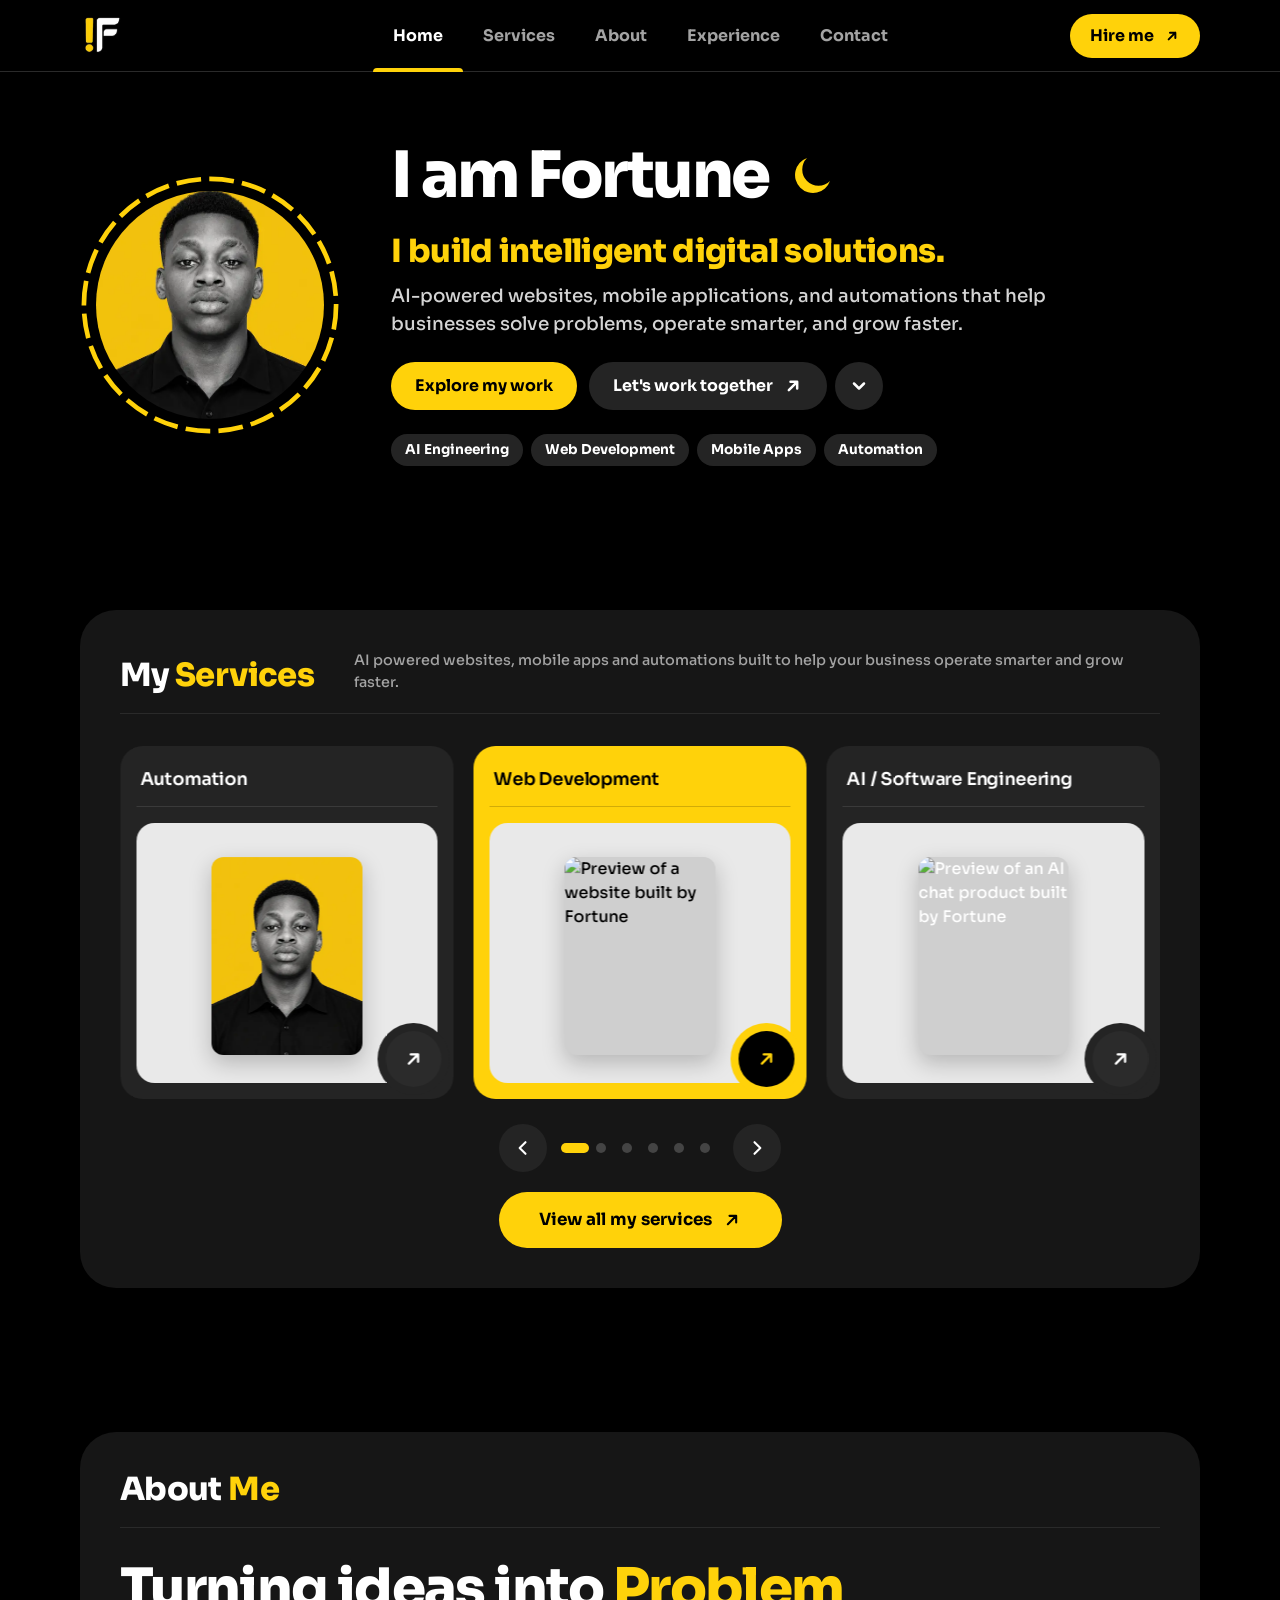
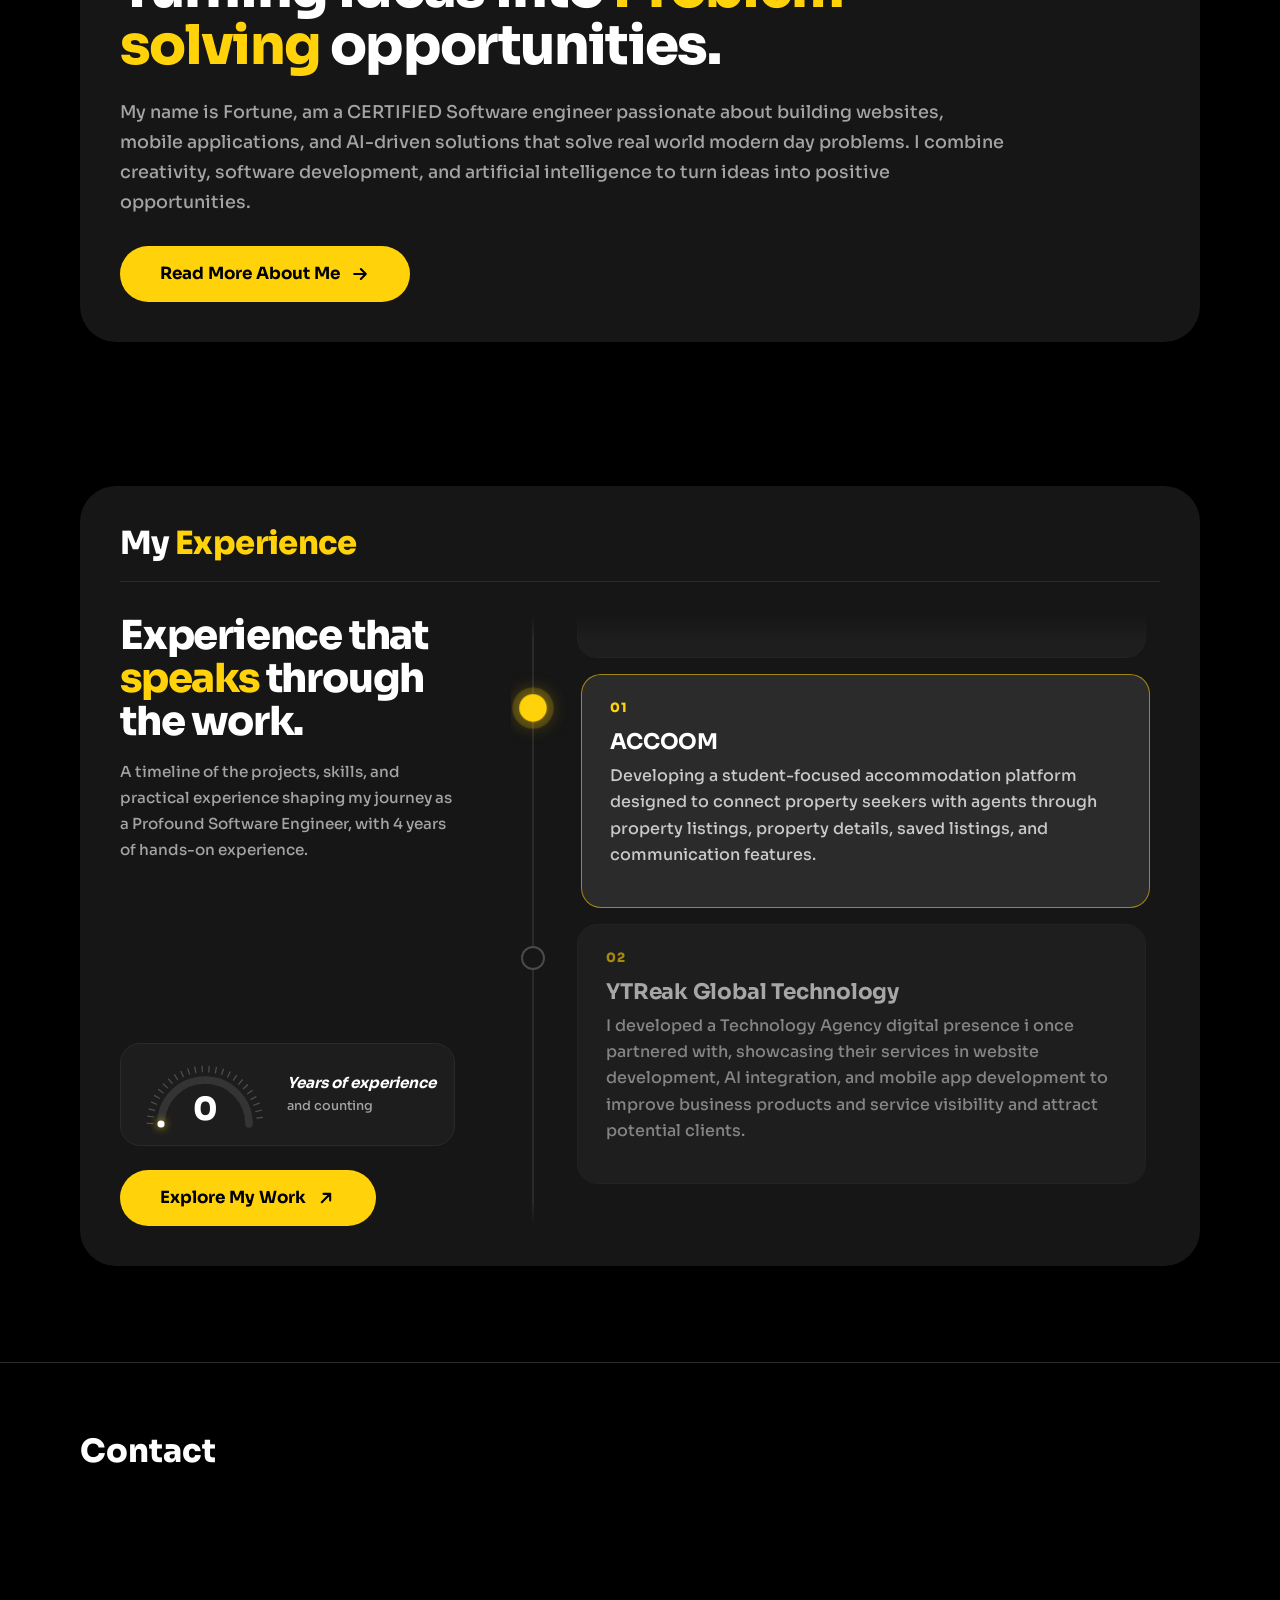
==== index.html @ ae85f994 "new change" ====
<!doctype html>
<html lang="en">
<head>
  <meta charset="utf-8">
  <meta name="viewport" content="width=device-width, initial-scale=1, viewport-fit=cover">
  <title>!Fortune | Builds AI-powered websites and software</title>
  <meta name="description" content="Portfolio of !Fortune. I build AI-powered websites and software that help businesses scale, reach more people and get more leads.">
  <meta name="theme-color" content="#000000">

  <!-- FAVICON (replace file). alt: the "!F" mark, yellow exclamation + white F on black, square 512x512 -->
  <link rel="icon" href="/assets/icons/favicon.png" type="image/png">
  <link rel="apple-touch-icon" href="/assets/icons/apple-touch-icon.png">

  <link rel="preconnect" href="https://fonts.googleapis.com">
  <link rel="preconnect" href="https://fonts.gstatic.com" crossorigin>
  <link rel="stylesheet" href="https://fonts.googleapis.com/css2?family=Sora:wght@500;600;700;800&display=swap">

  <link rel="stylesheet" href="/css/base.css">
  <link rel="stylesheet" href="/css/header.css">
  <link rel="stylesheet" href="/css/hero.css">
  <link rel="stylesheet" href="/css/dropdown.css">
  <link rel="stylesheet" href="/css/services.css">
  <link rel="stylesheet" href="/css/about.css">
  <link rel="stylesheet" href="/css/experience.css">

  <link rel="modulepreload" href="/js/main.js">
  <link rel="modulepreload" href="/js/components/header.js">
  <link rel="modulepreload" href="/js/components/dropdown.js">
  <link rel="modulepreload" href="/js/navigation.js">
  <link rel="modulepreload" href="/js/services.js">
  <link rel="preload" as="image" href="/assets/images/fortune-portrait.webp">
  <link rel="preload" as="image" href="/assets/images/logo-if.webp">

  <script type="module" src="/js/main.js"></script>
</head>
<body data-page="landing">

  <div class="loader" id="loader" aria-hidden="true">
    <div class="loader__mark"><span>!</span>F</div>
    <div class="loader__bar"></div>
  </div>

  <!-- Reusable header mounts here (js/components/header.js) -->
  <div id="site-header"></div>

  <main>
    <section class="hero" id="home" aria-labelledby="hero-name">
      <div class="container hero__grid">

        <div class="avatar">
          <svg class="avatar__ring" viewBox="0 0 100 100" aria-hidden="true">
            <circle cx="50" cy="50" r="48.5" pathLength="96"/>
          </svg>
          <img class="avatar__img" src="/assets/images/fortune-portrait.webp"
               alt="Fortune, black and white portrait on a yellow background"
               width="400" height="400" fetchpriority="high">
        </div>

        <div class="hero__info">

          <h1 class="hero__name" id="hero-name">
            I am Fortune
            <svg class="hero__moon" viewBox="0 0 24 24" fill="currentColor" aria-hidden="true"><path d="M21 14.5A9 9 0 1 1 9.5 3a7 7 0 0 0 11.5 11.5z"/></svg>
          </h1>

          <p class="hero__headline">I build intelligent digital solutions.</p>
          <p class="hero__bio">AI-powered websites, mobile applications, and automations that help businesses solve problems, operate smarter, and grow faster.</p>

          <div class="hero__actions">
            <a class="btn btn--primary" href="#services">Explore my work</a>

            <div class="btn-group">
              <a class="btn btn--dark" href="#contact">
                Let's work together
                <svg viewBox="0 0 24 24" fill="none" stroke="currentColor" stroke-width="3" stroke-linecap="round" stroke-linejoin="round" aria-hidden="true"><path d="M7 17 17 7M9 7h8v8"/></svg>
              </a>

              <!-- Reusable dropdown (js/components/dropdown.js) -->
              <div class="dropdown" data-dropdown>
                <button class="btn btn--icon dropdown__trigger" type="button" data-dropdown-trigger aria-haspopup="menu" aria-expanded="false" aria-label="More options">
                  <svg viewBox="0 0 24 24" fill="none" stroke="currentColor" stroke-width="3" stroke-linecap="round" stroke-linejoin="round" aria-hidden="true"><path d="m6 9 6 6 6-6"/></svg>
                </button>

                <div class="dropdown__menu" role="menu" aria-label="More options">
                  <div class="dropdown__label" role="presentation">Share</div>
                  <button class="dropdown__item" role="menuitem" type="button" data-action="share">
                    <svg viewBox="0 0 24 24" fill="none" stroke="currentColor" stroke-width="2.2" stroke-linecap="round" stroke-linejoin="round" aria-hidden="true"><path d="M4 12v7a1 1 0 0 0 1 1h14a1 1 0 0 0 1-1v-7M16 6l-4-4-4 4M12 2v13"/></svg>
                    <span>Share portfolio</span>
                  </button>
                  <button class="dropdown__item" role="menuitem" type="button" data-action="copy" data-keep-open="1">
                    <svg viewBox="0 0 24 24" fill="none" stroke="currentColor" stroke-width="2.2" stroke-linecap="round" stroke-linejoin="round" aria-hidden="true"><rect x="9" y="9" width="12" height="12" rx="2"/><path d="M5 15H4a1 1 0 0 1-1-1V4a1 1 0 0 1 1-1h10a1 1 0 0 1 1 1v1"/></svg>
                    <span>Copy link</span>
                  </button>

                  <div class="dropdown__sep" role="separator"></div>

                  <div class="dropdown__label" role="presentation">Get in touch</div>
                  <a class="dropdown__item" role="menuitem" href="#contact">
                    <svg viewBox="0 0 24 24" fill="none" stroke="currentColor" stroke-width="2.2" stroke-linecap="round" stroke-linejoin="round" aria-hidden="true"><path d="M21 15a2 2 0 0 1-2 2H7l-4 4V5a2 2 0 0 1 2-2h14a2 2 0 0 1 2 2z"/></svg>
                    <span>Contact section</span>
                  </a>
                  <a class="dropdown__item" role="menuitem" href="mailto:hello@example.com">
                    <svg viewBox="0 0 24 24" fill="none" stroke="currentColor" stroke-width="2.2" stroke-linecap="round" stroke-linejoin="round" aria-hidden="true"><rect x="3" y="5" width="18" height="14" rx="2"/><path d="m3 7 9 6 9-6"/></svg>
                    <span>Send an email</span>
                  </a>
                  <a class="dropdown__item" role="menuitem" href="https://wa.me/2340000000000" target="_blank" rel="noopener">
                    <svg viewBox="0 0 24 24" fill="none" stroke="currentColor" stroke-width="2.2" stroke-linecap="round" stroke-linejoin="round" aria-hidden="true"><path d="M3 21l1.65-4.9A8.5 8.5 0 1 1 8 19.4z"/></svg>
                    <span>WhatsApp</span>
                  </a>
                </div>
              </div>
            </div>
          </div>

          <ul class="tags">
            <li class="tag">AI Engineering</li>
            <li class="tag">Web Development</li>
            <li class="tag">Mobile Apps</li>
            <li class="tag">Automation</li>
          </ul>
        </div>

      </div>
    </section>

    <section class="services" id="services" aria-labelledby="services-title">
      <div class="container">
        <div class="services__panel">

          <div class="services__head">
            <h2 class="services__title" id="services-title">My <span>Services</span></h2>
            <p class="services__intro">AI powered websites, mobile apps and automations built to help your business operate smarter and grow faster.</p>
          </div>

          <div class="carousel" data-carousel aria-roledescription="carousel" aria-label="Services">
            <div class="carousel__viewport">
              <ul class="carousel__track">

                <li class="svc">
                  <h3 class="svc__label">Web Development</h3>
                  <div class="svc__stage">
                    <img class="svc__img" src="/assets/images/services.images/web.png" alt="Preview of a website built by Fortune" width="480" height="300" loading="lazy" draggable="false">
                    <button class="svc__go" type="button" aria-label="Explore Web Development">
                      <svg viewBox="0 0 24 24" fill="none" stroke="currentColor" stroke-width="2.5" stroke-linecap="round" stroke-linejoin="round" aria-hidden="true"><path d="M7 17 17 7M9 7h8v8"/></svg>
                    </button>
                  </div>
                </li>

                <li class="svc">
                  <h3 class="svc__label">AI / Software Engineering</h3>
                  <div class="svc__stage">
                    <img class="svc__img" src="/assets/images/services.images/ai.png" alt="Preview of an AI chat product built by Fortune" width="480" height="300" loading="lazy" draggable="false">
                    <button class="svc__go" type="button" aria-label="Explore AI Engineering">
                      <svg viewBox="0 0 24 24" fill="none" stroke="currentColor" stroke-width="2.5" stroke-linecap="round" stroke-linejoin="round" aria-hidden="true"><path d="M7 17 17 7M9 7h8v8"/></svg>
                    </button>
                  </div>
                </li>

                <li class="svc">
                  <h3 class="svc__label">Mobile App Development</h3>
                  <div class="svc__stage">
                    <img class="svc__img" src="/assets/images/services.images/mobile.png" alt="Preview of a mobile app built by Fortune" width="480" height="300" loading="lazy" draggable="false">
                    <button class="svc__go" type="button" aria-label="Explore Mobile Apps">
                      <svg viewBox="0 0 24 24" fill="none" stroke="currentColor" stroke-width="2.5" stroke-linecap="round" stroke-linejoin="round" aria-hidden="true"><path d="M7 17 17 7M9 7h8v8"/></svg>
                    </button>
                  </div>
                </li>

                <li class="svc">
                  <h3 class="svc__label">UI/UX</h3>
                  <div class="svc__stage">
                    <img class="svc__img" src="/assets/images/services.images/mobile.png" alt="Preview of a mobile app built by Fortune" width="480" height="300" loading="lazy" draggable="false">
                    <button class="svc__go" type="button" aria-label="Explore Mobile Apps">
                      <svg viewBox="0 0 24 24" fill="none" stroke="currentColor" stroke-width="2.5" stroke-linecap="round" stroke-linejoin="round" aria-hidden="true"><path d="M7 17 17 7M9 7h8v8"/></svg>
                    </button>
                  </div>
                </li>

                <li class="svc">
                  <h3 class="svc__label">Video Editing</h3>
                  <div class="svc__stage">
                    <img class="svc__img" src="/assets/images/fortune-portrait.webp" alt="Preview of a mobile app built by Fortune" width="480" height="300" loading="lazy" draggable="false">
                    <img class="svc__img" src="/assets/images/fortune-portrait.webp" alt="Preview of a mobile app built by Fortune" width="480" height="300" loading="lazy" draggable="false">
                    <img class="svc__img" src="/assets/images/logo-if.webp" alt="Preview of a mobile app built by Fortune" width="480" height="300" loading="lazy" draggable="false">

                    <button class="svc__go" type="button" aria-label="Explore Video Editing     ">
                      <svg viewBox="0 0 24 24" fill="none" stroke="currentColor" stroke-width="2.5" stroke-linecap="round" stroke-linejoin="round" aria-hidden="true"><path d="M7 17 17 7M9 7h8v8"/></svg>
                    </button>
                  </div>
                </li>

                <li class="svc">
                  <h3 class="svc__label">Automation</h3>
                  <div class="svc__stage">
                    <img class="svc__img" src="/assets/images/fortune-portrait.webp" alt="Preview of an automation workflow built by Fortune" width="480" height="300" loading="lazy" draggable="false">
                    <button class="svc__go" type="button" aria-label="Explore Automation">
                      <svg viewBox="0 0 24 24" fill="none" stroke="currentColor" stroke-width="2.5" stroke-linecap="round" stroke-linejoin="round" aria-hidden="true"><path d="M7 17 17 7M9 7h8v8"/></svg>
                    </button>
                  </div>
                </li>

              </ul>
            </div>

            <div class="carousel__controls">
              <button class="carousel__arrow" type="button" data-prev aria-label="Previous service">
                <svg viewBox="0 0 24 24" fill="none" stroke="currentColor" stroke-width="2.5" stroke-linecap="round" stroke-linejoin="round" aria-hidden="true"><path d="M15 5 8 12l7 7"/></svg>
              </button>
              <div class="carousel__dots" role="group" aria-label="Choose a service"></div>
              <button class="carousel__arrow" type="button" data-next aria-label="Next service">
                <svg viewBox="0 0 24 24" fill="none" stroke="currentColor" stroke-width="2.5" stroke-linecap="round" stroke-linejoin="round" aria-hidden="true"><path d="m9 5 7 7-7 7"/></svg>
              </button>
            </div>
          </div>

          <div class="services__foot">
            <button class="btn btn--primary btn--lg" type="button">
              View all my services
              <svg viewBox="0 0 24 24" fill="none" stroke="currentColor" stroke-width="2.5" stroke-linecap="round" stroke-linejoin="round" aria-hidden="true"><path d="M7 17 17 7M9 7h8v8"/></svg>
            </button>
          </div>

        </div>
      </div>
    </section>
    <section class="about" id="about" aria-labelledby="about-title">
      <div class="container">
        <div class="about__panel">

          <div class="about__head">
            <h2 class="about__title" id="about-title">About <span>Me</span></h2>
          </div>

          <div class="about__body">
            <p class="about__headline">Turning ideas into <span>Problem solving </span>opportunities.</p>
            <p class="about__text">My name is Fortune, am a CERTIFIED Software engineer passionate about building websites, mobile applications, and AI-driven solutions that solve real world modern day problems. I combine creativity, software development, and artificial intelligence to turn ideas into positive opportunities.</p>

            <a class="btn btn--primary btn--lg" href="/about.html">
              Read More About Me
              <svg viewBox="0 0 24 24" fill="none" stroke="currentColor" stroke-width="2.5" stroke-linecap="round" stroke-linejoin="round" aria-hidden="true"><path d="M5 12h14M13 6l6 6-6 6"/></svg>
            </a>
          </div>

        </div>
      </div>
    </section>
    <section class="xp" id="experience" aria-labelledby="xp-title">
      <div class="container">
        <div class="xp__shell">

          <div class="xp__head">
            <h2 class="xp__title" id="xp-title">My <span>Experience</span></h2>
          </div>

          <div class="xp__grid">

          <aside class="xp__side">
            <div class="xp__intro">
              <p class="xp__headline">Experience that <span>speaks</span> through the work.</p>
              <p class="xp__years"><strong>4</strong> Years of Experiencee</p>
              <p class="xp__lead">A timeline of the projects, skills, and practical experience shaping my journey as a Profound Software Engineer, with 4 years of hands-on experience.</p>
            </div>
            <div class="xp__stat" data-xp-years data-since="2022-01-01" role="img" aria-label="4 years of experience">
              <div class="xp__gauge">
                <svg viewBox="0 0 120 66" aria-hidden="true">
                  <path class="xp__g-ticks" d="M10 60A50 50 0 0 1 110 60" pathLength="100"/>
                  <path class="xp__g-track" d="M20 60A40 40 0 0 1 100 60" pathLength="100"/>
                  <path class="xp__g-fill" d="M20 60A40 40 0 0 1 100 60" pathLength="100"/>
                  <circle class="xp__g-dot" r="3.2" cx="20" cy="60"/>
                </svg>
                <strong data-xp-years-num>4</strong>
              </div>
              <p class="xp__stat-text"><b>Years of experience</b><span>and counting</span></p>
            </div>
            <a class="btn btn--primary btn--lg xp__cta" href="#services">
              Explore My Work
              <svg viewBox="0 0 24 24" fill="none" stroke="currentColor" stroke-width="2.5" stroke-linecap="round" stroke-linejoin="round" aria-hidden="true"><path d="M7 17 17 7M9 7h8v8"/></svg>
            </a>
          </aside>

          <div class="xp__panel" data-xp-panel tabindex="0" role="region" aria-label="Experience timeline, scrolls automatically">
            <div class="xp__track">
              <ol class="xp__list" data-xp-list>

            <li class="xp__item">
              <button class="xp__dot" type="button" data-xp-dot aria-label="Go to experience 2 of 10: ACCOOM"></button>
              <article class="xp__card" tabindex="-1" aria-labelledby="xp-t2">
                <div class="xp__top">
                  <span class="xp__num">01</span>
                </div>
                <h3 class="xp__name" id="xp-t2">ACCOOM</h3>
                <p class="xp__desc">Developing a student-focused accommodation platform designed to connect property seekers with agents through property listings, property details, saved listings, and communication features.</p>
                <ul class="xp__skills" aria-label="Skills">

                </ul>
              </article>
            </li>
            <li class="xp__item">
              <button class="xp__dot" type="button" data-xp-dot aria-label="Go to experience 3 of 10: YTReak Global Technology"></button>
              <article class="xp__card" tabindex="-1" aria-labelledby="xp-t3">
                <div class="xp__top">
                  <span class="xp__num">02</span>

                </div>
                <h3 class="xp__name" id="xp-t3">YTReak Global Technology</h3>
                <p class="xp__desc">I developed a Technology Agency digital presence i once partnered with, showcasing their services in website development, AI integration, and mobile app development to improve business products and service visibility and attract potential clients.</p>
                <ul class="xp__skills" aria-label="Skills">

                </ul>
              </article>
            </li>
            <li class="xp__item">
              <button class="xp__dot" type="button" data-xp-dot aria-label="Go to experience 4 of 10: MM Beauty &amp; Care"></button>
              <article class="xp__card" tabindex="-1" aria-labelledby="xp-t4">
                <div class="xp__top">
                  <span class="xp__num">03</span>

                </div>
                <h3 class="xp__name" id="xp-t4">MM Beauty &amp; Care</h3>
                <p class="xp__desc">Working on an online beauty and personal-care shopping experience featuring product categories, product discovery, brand storytelling, and shopping-focused pages.</p>
                <ul class="xp__skills" aria-label="Skills">

                </ul>
              </article>
            </li>
            <li class="xp__item">
              <button class="xp__dot" type="button" data-xp-dot aria-label="Go to experience 5 of 10: NullCipher Security"></button>
              <article class="xp__card" tabindex="-1" aria-labelledby="xp-t5">
                <div class="xp__top">
                  <span class="xp__num">04</span>

                </div>
                <h3 class="xp__name" id="xp-t5">NullCipher Security</h3>
                <p class="xp__desc">Building a professional online presence for a cybersecurity brand, presenting its security services, technical expertise, and engagement pathways.</p>
                <ul class="xp__skills" aria-label="Skills">

                </ul>
              </article>
            </li>
            <li class="xp__item">
              <button class="xp__dot" type="button" data-xp-dot aria-label="Go to experience 6 of 10: Nexa Infra"></button>
              <article class="xp__card" tabindex="-1" aria-labelledby="xp-t6">
                <div class="xp__top">
                  <span class="xp__num">05</span>

                </div>
                <h3 class="xp__name" id="xp-t6">Nexa Infra</h3>
                <p class="xp__desc">Developing a digital presence for an infrastructure-focused business, organizing its brand presentation and services into a clear website experience.</p>
                <ul class="xp__skills" aria-label="Skills">

                </ul>
              </article>
            </li>
            <li class="xp__item">
              <button class="xp__dot" type="button" data-xp-dot aria-label="Go to experience 7 of 10: JAAM Power Washing"></button>
              <article class="xp__card" tabindex="-1" aria-labelledby="xp-t7">
                <div class="xp__top">
                  <span class="xp__num">06</span>

                </div>
                <h3 class="xp__name" id="xp-t7">JAAM Power Washing</h3>
                <p class="xp__desc">Creating a web presence for an exterior-cleaning business, presenting its services and helping potential customers understand how to get in touch.</p>
                <ul class="xp__skills" aria-label="Skills">

                </ul>
              </article>
            </li>
            <li class="xp__item">
              <button class="xp__dot" type="button" data-xp-dot aria-label="Go to experience 8 of 10: Business Solutions Academy"></button>
              <article class="xp__card" tabindex="-1" aria-labelledby="xp-t8">
                <div class="xp__top">
                  <span class="xp__num">07</span>

                </div>
                <h3 class="xp__name" id="xp-t8">Business Solutions Academy</h3>
                <p class="xp__desc">Building a digital experience for a coaching business, presenting educational programs, course offerings, and clear pathways for prospective clients.</p>
                <ul class="xp__skills" aria-label="Skills">

                </ul>
              </article>
            </li>
            <li class="xp__item">
              <button class="xp__dot" type="button" data-xp-dot aria-label="Go to experience 9 of 10: Blegab"></button>
              <article class="xp__card" tabindex="-1" aria-labelledby="xp-t9">
                <div class="xp__top">
                  <span class="xp__num">08</span>

                </div>
                <h3 class="xp__name" id="xp-t9">Blegab</h3>
                <p class="xp__desc">Working on an online shopping experience focused on presenting products clearly and creating a straightforward path from browsing to purchase.</p>
                <ul class="xp__skills" aria-label="Skills">

                </ul>
              </article>

              </ol>
            </div>
          </div>

          </div>
        </div>
      </div>
    </section>
    <section class="stub" id="contact"><div class="container"><h2>Contact</h2></div></section>
  </main>

</body>
</html>
---- css/base.css ----
:root {
  --bg: #000;
  --surface: #161616;
  --surface-2: #242424;
  --line: #2a2a2a;
  --text: #fff;
  --muted: #a3a3a3;
  --yellow: #ffd20a;
  --yellow-hover: #ffe04d;
  --header-h: 72px;
  --tabbar-h: 64px;
  --font: 'Sora', system-ui, -apple-system, 'Segoe UI', Roboto, sans-serif;
}

*, *::before, *::after { box-sizing: border-box; }

/* Loading screen */
.loader {
  position: fixed;
  inset: 0;
  z-index: 999;
  display: flex;
  flex-direction: column;
  align-items: center;
  justify-content: center;
  gap: 22px;
  background: #000;
  transition: opacity .4s ease, visibility .4s;
  animation: loader-failsafe 0s 6s forwards; /* if JS ever fails, it hides itself after 6s */
}
.loader.is-done { opacity: 0; visibility: hidden; pointer-events: none; }
.loader__mark {
  font-family: var(--font);
  font-size: 56px;
  font-weight: 800;
  line-height: 1;
  letter-spacing: -.04em;
  color: #fff;
  animation: loader-pulse 1.2s ease-in-out infinite;
}
.loader__mark span { color: var(--yellow); }
.loader__bar { position: relative; width: 110px; height: 3px; overflow: hidden; border-radius: 3px; background: #242424; }
.loader__bar::after {
  content: "";
  position: absolute;
  inset: 0;
  width: 40%;
  border-radius: 3px;
  background: var(--yellow);
  animation: loader-slide 1s ease-in-out infinite;
}
@keyframes loader-pulse { 50% { transform: scale(.92); opacity: .75; } }
@keyframes loader-slide { from { transform: translateX(-100%); } to { transform: translateX(250%); } }
@keyframes loader-failsafe { to { opacity: 0; visibility: hidden; pointer-events: none; } }

html {
  scroll-behavior: smooth;
  scroll-padding-top: var(--header-h);
  -webkit-text-size-adjust: 100%;
}

body {
  margin: 0;
  background: var(--bg);
  color: var(--text);
  font-family: var(--font);
  font-weight: 500;
  line-height: 1.5;
  -webkit-font-smoothing: antialiased;
}

img, svg { display: block; max-width: 100%; }

/* No blue/grey flash when tapping on touch screens */
a, button, .btn, .nav__link, .tag, .dropdown__item {
  -webkit-tap-highlight-color: transparent;
  -webkit-touch-callout: none;
}

/* Stops hidden/off-screen elements (like the closed dropdown) from causing sideways scroll */
main { overflow-x: hidden; overflow-x: clip; }
a { color: inherit; text-decoration: none; }
button { font: inherit; color: inherit; border: 0; background: none; cursor: pointer; }
ul { list-style: none; margin: 0; padding: 0; }
h1, h2, p { margin: 0; }

:focus-visible { outline: 3px solid var(--yellow); outline-offset: 3px; }

.container {
  width: 100%;
  max-width: 1200px;
  margin-inline: auto;
  padding-inline: clamp(16px, 4vw, 40px);
}

/* Buttons (sizes shrink smoothly on small screens) */
.btn {
  --btn-h: clamp(40px, 11.5vw, 48px);
  display: inline-flex;
  align-items: center;
  justify-content: center;
  gap: clamp(6px, 2vw, 10px);
  height: var(--btn-h);
  padding: 0 clamp(16px, 5vw, 24px);
  border-radius: 999px;
  font-weight: 700;
  font-size: clamp(.78rem, 3.6vw, 1rem);
  white-space: nowrap;
  transition: background-color .15s, color .15s, transform .15s;
}
.btn svg { width: clamp(16px, 4.8vw, 20px); height: clamp(16px, 4.8vw, 20px); flex: none; }
.btn:active { transform: scale(.96); }
.btn--primary { background: var(--yellow); color: #000; }
.btn--primary:hover { background: var(--yellow-hover); }
.btn--primary:focus-visible { outline-color: #fff; }
.btn--dark { background: var(--surface-2); color: #fff; }
.btn--dark:hover { background: #333; }
.btn--icon { width: var(--btn-h); padding: 0; background: var(--surface-2); }
.btn--icon:hover { background: #333; }
.btn--icon.is-done { background: var(--yellow); color: #000; }

/* Keeps a button and its dropdown arrow together on one line */
.btn-group { display: inline-flex; align-items: center; gap: clamp(6px, 2vw, 8px); }

/* Temporary section stubs */
.stub { min-height: 70vh; padding-block: 64px; border-top: 1px solid var(--line); }
.stub h2 { font-size: 2rem; font-weight: 800; }

@media (max-width: 760px) {
  body { padding-bottom: calc(var(--tabbar-h) + env(safe-area-inset-bottom, 0px) + 16px); }
  html { scroll-padding-bottom: calc(var(--tabbar-h) + 16px); }
}

@media (prefers-reduced-motion: reduce) {
  html { scroll-behavior: auto; }
  *, *::before, *::after { animation: none !important; transition: none !important; }
}
---- css/header.css ----
#site-header {
  position: sticky;
  top: 0;
  z-index: 50;
  min-height: var(--header-h);
  background: var(--bg);
}

.header {
  height: var(--header-h);
  border-bottom: 1px solid var(--line);
  background: var(--bg);
}

.header__inner {
  height: 100%;
  display: grid;
  grid-template-columns: 1fr auto 1fr;
  align-items: center;
}

.header__logo { justify-self: start; }
.header__logo { width: 44px; height: 44px; border-radius: 12px; overflow: hidden; }
.header__logo img { width: 100%; height: 100%; transform: scale(2.4); }
.header__cta { justify-self: end; height: 44px; padding: 0 20px; }
.header__cta svg { width: 16px; height: 16px; }

/* Nav + sliding bar */
.nav { position: relative; align-self: stretch; }
.nav__list { display: flex; height: 100%; }
.nav__list li { height: 100%; }

.nav__link {
  display: flex;
  align-items: center;
  height: 100%;
  padding: 0 20px;
  font-weight: 700;
  color: var(--muted);
  transition: color .2s;
}
.nav__link:hover,
.nav__link.is-active { color: #fff; }
.nav__icon { display: none; }

.nav__bar {
  position: absolute;
  left: 0;
  bottom: -1px;
  width: 0;
  height: 4px;
  background: var(--yellow);
  border-radius: 4px 4px 0 0;
  opacity: 0;
  will-change: transform, width;
}
.nav.is-ready .nav__bar {
  opacity: 1;
  transition: transform .45s cubic-bezier(.65, 0, .15, 1), width .45s cubic-bezier(.65, 0, .15, 1);
}

/* Mobile: nav becomes a solid bottom tab bar */
@media (max-width: 760px) {
  .header__inner { grid-template-columns: 1fr auto; }

  .nav {
    position: fixed;
    left: 0; right: 0; bottom: 0;
    z-index: 60;
    height: calc(var(--tabbar-h) + env(safe-area-inset-bottom, 0px));
    padding-bottom: env(safe-area-inset-bottom, 0px);
    background: var(--bg);
    border-top: 1px solid var(--line);
  }
  .nav__list { height: var(--tabbar-h); }
  .nav__list li { flex: 1; }
  .nav__link {
    flex-direction: column;
    justify-content: center;
    gap: 3px;
    width: 100%;
    padding: 0;
    font-size: .7rem;
  }
  .nav__icon { display: block; width: 22px; height: 22px; }
  .nav__bar { top: -1px; bottom: auto; border-radius: 0 0 4px 4px; }
}
---- css/hero.css ----
.hero { padding-block: clamp(32px, 6vw, 72px) clamp(48px, 8vw, 96px); }

.hero__grid {
  display: grid;
  grid-template-columns: auto 1fr;
  gap: clamp(24px, 4vw, 56px);
  align-items: center;
}

/* Avatar with rotating segmented ring */
.avatar { position: relative; width: clamp(150px, 24vw, 260px); aspect-ratio: 1; }
.avatar__ring {
  position: absolute;
  inset: 0;
  width: 100%;
  height: 100%;
  animation: ring-spin 48s linear infinite;
}
.avatar__ring circle {
  fill: none;
  stroke: var(--yellow);
  stroke-width: 1.8;
  stroke-dasharray: 3 1;
}
.avatar__img {
  position: absolute;
  inset: 6%;
  width: 88%;
  height: 88%;
  border-radius: 50%;
  object-fit: cover;
  background: var(--yellow);
}
@keyframes ring-spin { to { transform: rotate(360deg); } }

/* Info */
.status {
  display: inline-flex;
  align-items: center;
  gap: 8px;
  margin-bottom: 14px;
  padding: 6px 14px;
  border-radius: 999px;
  background: var(--surface-2);
  font-size: .85rem;
  font-weight: 700;
}
.status__dot { width: 8px; height: 8px; border-radius: 50%; background: var(--yellow); }

.hero__name {
  display: flex;
  align-items: center;
  gap: .3em;
  font-size: clamp(2.25rem, 6vw, 4rem);
  line-height: 1;
  font-weight: 800;
  letter-spacing: -.04em;
}
.hero__moon { width: .75em; height: .75em; color: var(--yellow); }
.hero__handle { margin-top: 8px; color: var(--muted); font-weight: 600; }

.hero__actions { display: flex; flex-wrap: wrap; align-items: center; gap: clamp(8px, 2.4vw, 12px); margin-top: 24px; }

.hero__headline {
  margin-top: 24px;
  font-size: clamp(1.4rem, 3vw, 2rem);
  line-height: 1.2;
  font-weight: 800;
  letter-spacing: -.02em;
  color: var(--yellow);
}

.hero__bio {
  max-width: 52ch;
  margin-top: 12px;
  font-size: clamp(1rem, 1.6vw, 1.15rem);
  font-weight: 500;
  color: #d4d4d4;
}

.hero__link {
  display: inline-flex;
  align-items: center;
  gap: 8px;
  margin-top: 12px;
  color: var(--yellow);
  font-weight: 700;
}
.hero__link svg { width: 18px; height: 18px; }
.hero__link:hover { color: var(--yellow-hover); }

.tags { display: flex; flex-wrap: wrap; gap: clamp(6px, 1.8vw, 8px); margin-top: 24px; }
.tag { padding: 6px clamp(10px, 3vw, 14px); border-radius: 999px; background: var(--surface-2); font-size: clamp(.72rem, 3.1vw, .85rem); font-weight: 700; white-space: nowrap; }

/* Mobile: everything centered, TikTok style */
@media (max-width: 760px) {
  .hero__grid { grid-template-columns: minmax(0, 1fr); justify-items: center; text-align: center; gap: 20px; }
  .hero__name { justify-content: center; }
  .hero__actions, .tags { justify-content: center; }
  .hero__bio { margin-inline: auto; }
}





/* Tags marquee: mobile / large phones only */
.tag--clone { display: none; }

@media (max-width: 760px) {
  .hero__info { width: 100%; min-width: 0; }

  .tags-wrap {
    width: 100%;
    margin-top: 50px;
    margin-bottom: 20px;
    overflow: hidden;
    -webkit-mask-image: linear-gradient(90deg, transparent, #000 8%, #000 92%, transparent);
            mask-image: linear-gradient(90deg, transparent, #000 8%, #000 92%, transparent);
  }

  .tags {
    flex-wrap: nowrap;
    justify-content: flex-start;
    width: max-content;
    margin-top: 0;
    padding-right: clamp(6px, 1.8vw, 8px); /* same as gap, keeps the loop seamless */
    animation: tags-scroll 20s linear infinite;
  }
  .tag--clone { display: block; }
  .tags-wrap:hover .tags,
  .tags-wrap:active .tags { animation-play-state: paused; }
}

@keyframes tags-scroll { to { transform: translateX(-50%); } }

/* Users who turned off motion get a plain swipeable row instead */
@media (max-width: 760px) and (prefers-reduced-motion: reduce) {
  .tags-wrap { overflow-x: auto; }
  .tag--clone { display: none; }
}
---- css/dropdown.css ----
/* Reusable dropdown. Markup: see js/components/dropdown.js */
.dropdown { position: relative; display: inline-flex; flex: none; }

.dropdown__trigger svg { transition: transform .2s ease; }
.dropdown.is-open .dropdown__trigger svg { transform: rotate(180deg); }
.dropdown.is-open .dropdown__trigger { background: var(--yellow); color: #000; }

.dropdown__menu {
  position: absolute;
  top: calc(100% + 10px);
  left: 0;
  z-index: 40;
  width: max-content;
  min-width: 220px;
  max-width: calc(100vw - 24px);
  padding: 8px;
  border: 1px solid var(--line);
  border-radius: 20px;
  background: var(--surface);
  box-shadow: 0 18px 50px rgba(0, 0, 0, .65);
  text-align: left;

  visibility: hidden;
  opacity: 0;
  pointer-events: none;
  transform: translate(var(--dx, 0px), -6px) scale(.97);
  transform-origin: top left;
  transition: opacity .15s ease, transform .15s ease, visibility 0s linear .15s;
}
.dropdown.is-open .dropdown__menu {
  visibility: visible;
  opacity: 1;
  pointer-events: auto;
  transform: translate(var(--dx, 0px), 0) scale(1);
  transition: opacity .15s ease, transform .15s ease, visibility 0s;
}
.dropdown.is-up .dropdown__menu {
  top: auto;
  bottom: calc(100% + 10px);
  transform-origin: bottom left;
  transform: translate(var(--dx, 0px), 6px) scale(.97);
}
.dropdown.is-up.is-open .dropdown__menu { transform: translate(var(--dx, 0px), 0) scale(1); }

.dropdown__label {
  padding: 8px 12px 4px;
  font-size: .7rem;
  font-weight: 700;
  letter-spacing: .08em;
  text-transform: uppercase;
  color: var(--muted);
}

.dropdown__item {
  display: flex;
  align-items: center;
  gap: 12px;
  width: 100%;
  padding: 11px 12px;
  border-radius: 12px;
  font-size: .95rem;
  font-weight: 700;
  text-align: left;
  white-space: nowrap;
  color: #fff;
  transition: background-color .12s, color .12s;
}
.dropdown__item svg { width: 18px; height: 18px; flex: none; color: var(--yellow); }
.dropdown__item:hover,
.dropdown__item:focus-visible { background: var(--surface-2); outline: 0; }
.dropdown__item:focus-visible { box-shadow: inset 0 0 0 2px var(--yellow); }
.dropdown__item.is-done { color: var(--yellow); }

.dropdown__sep { height: 1px; margin: 6px 4px; background: var(--line); }

@media (max-width: 420px) {
  .dropdown__menu { min-width: 200px; }
  .dropdown__item { padding: 10px; font-size: .9rem; }
}
---- css/services.css ----
.services { padding-block: clamp(24px, 4vw, 48px) clamp(48px, 8vw, 96px); }

/* Solid dark panel */
.services__panel {
  --pad: clamp(20px, 3.5vw, 40px);
  padding: var(--pad);
  background: var(--surface);
  border-radius: clamp(24px, 3vw, 36px);
}

.services__head {
  display: flex;
  flex-wrap: wrap;
  align-items: flex-end;
  justify-content: space-between;
  gap: 12px 40px;
  padding-bottom: 20px;
  border-bottom: 1px solid var(--line);
}
.services__title {
  font-size: clamp(1.5rem, 3vw, 2rem);
  font-weight: 800;
  letter-spacing: -.02em;
  line-height: 1.1;
}
.services__title span { color: var(--yellow); }
.services__intro { flex: 1 1 320px; max-width: 90ch; margin-left: auto; color: var(--muted); font-size: .9rem; }

/* Carousel */
.carousel { margin-top: clamp(20px, 3vw, 32px); }

.carousel__viewport {
  overflow: hidden;
  touch-action: pan-y;
  cursor: grab;
  user-select: none;
  -webkit-user-select: none;
}
.carousel.is-dragging .carousel__viewport { cursor: grabbing; }

.carousel__track {
  --gap: clamp(12px, 2vw, 20px);
  position: relative;
  display: flex;
  gap: var(--gap);
  transition: transform .6s cubic-bezier(.65, 0, .15, 1);
  will-change: transform;
}

/* Controls: arrows (desktop only) + dots */
.carousel__controls {
  display: flex;
  align-items: center;
  justify-content: center;
  gap: 16px;
  margin-top: 24px;
}
.carousel__arrow {
  display: grid;
  place-items: center;
  width: 48px;
  height: 48px;
  background: var(--surface-2);
  color: #fff;
  border-radius: 50%;
  transition: background-color .2s, color .2s, transform .15s;
}
.carousel__arrow svg { width: 20px; height: 20px; }
.carousel__arrow:hover { background: var(--yellow); color: #000; }
.carousel__arrow:active { transform: scale(.92); }

.carousel__dots { display: flex; align-items: center; gap: 2px; }
.carousel__dot { position: relative; width: 24px; height: 24px; }
.carousel__dot::after {
  content: "";
  position: absolute;
  top: 50%;
  left: 50%;
  width: 10px;
  height: 10px;
  border-radius: 999px;
  background: #444;
  transform: translate(-50%, -50%);
  transition: width .3s, background-color .3s;
}
.carousel__dot:hover::after { background: #777; }
.carousel__dot.is-active::after { width: 28px; background: var(--yellow); }

.services__foot { display: flex; justify-content: center; margin-top: 20px; }
.btn--lg { height: 56px; padding: 0 40px; font-size: 1.05rem; }

/* Cards */
.svc {
  --card: var(--surface-2);
  --card-ink: #fff;
  --line-in: #3a3a3a;
  flex: 0 0 calc((100% - 2 * var(--gap)) / 3);
  display: flex;
  flex-direction: column;
  gap: 16px;
  padding: 16px;
  background: var(--card);
  color: var(--card-ink);
  border-radius: 22px;
  transition: background-color .35s, color .35s;
}
.svc__label {
  margin: 0;
  padding: 4px 4px 14px;
  border-bottom: 1px solid var(--line-in);
  font-size: 1.1rem;
  font-weight: 600;
  letter-spacing: -.01em;
  transition: border-color .35s;
}

/* Image stage with stacked layers behind the image */
.svc__stage {
  position: relative;
  display: grid;
  place-items: center;
  height: clamp(200px, 22vw, 260px);
  background: #e9e9e9;
  border-radius: 18px;
}
.svc__stage::before,
.svc__stage::after {
  content: "";
  position: absolute;
  left: 50%;
  width: 78%;
  height: 70%;
  border-radius: 12px;
  box-shadow: 0 4px 14px rgb(0 0 0 / .12);
}
.svc__stage::before { top: 14%; transform: translateX(-50%) scale(.86); background: #d2d2d2; }
.svc__stage::after  { top: 20%; transform: translateX(-50%) scale(.93); background: #f7f7f7; }

.svc__img {
  position: relative;
  z-index: 1;
  width: 82%;
  height: auto;
  margin-top: 14%;
  border-radius: 12px;
  box-shadow: 0 8px 24px rgb(0 0 0 / .18);
  pointer-events: none;
  -webkit-user-drag: none;
  transition: transform .35s cubic-bezier(.2, .7, .2, 1);
}
.svc:hover .svc__img { transform: translateY(-6px); }

/* Arrow button, notched into the corner using a ring in the card colour */
.svc__go {
  position: absolute;
  right: -4px;
  bottom: -4px;
  z-index: 2;
  display: grid;
  place-items: center;
  width: 56px;
  height: 56px;
  background: #2b2b2b;
  color: #fff;
  border-radius: 50%;
  box-shadow: 0 0 0 8px var(--card);
  transition: background-color .2s, color .2s, box-shadow .35s, transform .15s;
}
.svc__go svg { width: 22px; height: 22px; }
.svc__go:hover { background: var(--yellow); color: #000; }
.svc__go:active { transform: scale(.92); }

/* The card in the middle is solid yellow */
.svc.is-active {
  --card: var(--yellow);
  --card-ink: #000;
  --line-in: rgb(0 0 0 / .18);
}
.svc.is-active .svc__go { background: #000; color: var(--yellow); }
.svc.is-active .svc__go:hover { background: #fff; color: #000; }

/* Tablet and mobile: one card at a time with the neighbours peeking, swipe to move, no arrows */
@media (max-width: 900px) {
  .carousel__viewport { margin-inline: calc(var(--pad) * -1); }
  .svc { flex-basis: 64%; }
  .svc__stage { height: 240px; }
  .carousel__arrow { display: none; }
}
@media (max-width: 560px) {
  .svc { flex-basis: 82%; }
  .btn--lg { width: 100%; }
}

/* Fanned image stack: any <img> inside a card fans out automatically */
.svc__stage::before,
.svc__stage::after { display: none; }

.svc__stage > .svc__img {
  position: absolute;
  bottom: 8%;
  left: 25%;
  width: 50%;
  height: 76%;
  margin: 0;
  object-fit: cover;
  border-radius: 12px;
  background: #cfcfcf;
  transform-origin: 50% 100%;
  box-shadow: 0 8px 22px rgb(0 0 0 / .22);
  transition: transform .45s cubic-bezier(.2, .7, .2, 1), filter .45s;
}
.svc__stage > .svc__img:nth-of-type(1) { z-index: 3; transform: translateY(-4%); }
.svc__stage > .svc__img:nth-of-type(2) { z-index: 2; left: 8%;  transform: rotate(-8deg); filter: brightness(.85); }
.svc__stage > .svc__img:nth-of-type(3) { z-index: 1; left: 42%; transform: rotate(8deg);  filter: brightness(.85); }
.svc__stage > .svc__img:nth-of-type(n+4) { display: none; }

/* Arrow button always stays on top of the images */
.svc__stage .svc__go { z-index: 5; }

/* Hover: the fan opens a little wider */
.svc:hover .svc__stage > .svc__img:nth-of-type(1) { transform: translateY(-7%); }
.svc:hover .svc__stage > .svc__img:nth-of-type(2) { transform: translateX(-4%) rotate(-12deg); }
.svc:hover .svc__stage > .svc__img:nth-of-type(3) { transform: translateX(4%) rotate(12deg); }
---- css/about.css ----
/* ABOUT: same panel style as Services */
.about { padding-block: clamp(24px, 4vw, 48px) clamp(48px, 8vw, 96px); }

.about__panel {
  --pad: clamp(20px, 3.5vw, 40px);
  padding: var(--pad);
  background: var(--surface);
  border-radius: clamp(24px, 3vw, 36px);
}

.about__head {
  padding-bottom: 20px;
  border-bottom: 1px solid var(--line);
}
.about__title {
  font-size: clamp(1.5rem, 3vw, 2rem);
  font-weight: 800;
  letter-spacing: -.02em;
  line-height: 1.1;
}
.about__title span { color: var(--yellow); }

.about__body {
  display: flex;
  flex-direction: column;
  align-items: flex-start;
  gap: clamp(16px, 2.5vw, 24px);
  padding-top: clamp(20px, 3vw, 32px);
}
.about__headline {
  max-width: 20ch;
  font-size: clamp(1.9rem, 4.6vw, 3.4rem);
  font-weight: 800;
  letter-spacing: -.03em;
  line-height: 1.05;
}
.about__headline span { color: var(--yellow); }

.about__text {
  max-width: 68ch;
  color: var(--muted);
  font-size: clamp(.95rem, 1.6vw, 1.1rem);
  line-height: 1.7;
}
.about__text strong { color: #fff; }
.about__text mark {
  background: none;
  color: var(--yellow);
  font-weight: 700;
}

.about .btn--lg { margin-top: 4px; }

@media (max-width: 560px) {
  .about .btn--lg { width: 100%; padding-inline: 20px; }
}
---- css/experience.css ----
/* EXPERIENCE: sidebar | timeline | cards (same panel style as Services/About) */
.xp { padding-block: clamp(24px, 4vw, 48px) clamp(48px, 8vw, 96px); }

/* Notched phones in landscape (iPhone, foldables) */
.xp .container {
  padding-left: max(clamp(16px, 4vw, 40px), env(safe-area-inset-left));
  padding-right: max(clamp(16px, 4vw, 40px), env(safe-area-inset-right));
}

.xp__shell {
  --pad: clamp(20px, 3.5vw, 40px);
  display: flex;
  flex-direction: column;
  padding: var(--pad);
  background: var(--surface);
  border-radius: clamp(24px, 3vw, 36px);
}

/* Heading: same look as "About Me" / "My Services" */
.xp__head { padding-bottom: 20px; border-bottom: 1px solid var(--line); }
.xp__title {
  font-size: clamp(1.5rem, 3vw, 2rem);
  font-weight: 800;
  letter-spacing: -.02em;
  line-height: 1.1;
}
.xp__title span { color: var(--yellow); }

.xp__grid {
  display: grid;
  flex: 1;
  min-height: 0;
  grid-template-columns: minmax(240px, 340px) minmax(0, 1fr);
  gap: clamp(24px, 4vw, 56px);
  padding-top: clamp(20px, 3vw, 32px);
}

/* Left sidebar */
.xp__side { display: flex; flex-direction: column; align-items: flex-start; gap: 24px; min-height: 0; }
.xp__headline {
  font-size: clamp(1.7rem, 3.2vw, 2.5rem);
  font-weight: 800;
  letter-spacing: -.03em;
  line-height: 1.08;
}
.xp__headline span { color: var(--yellow); }
.xp__lead { margin-top: 16px; color: var(--muted); font-size: .95rem; line-height: 1.7; }
.xp__cta { margin-top: auto; }
.xp__stat + .xp__cta { margin-top: 0; }   /* gauge + button sit together at the bottom */

/* "4 years" plain text: phones only (tablet + desktop show the gauge instead) */
.xp__years { display: none; }

/* Years of experience gauge: tablet + desktop */
.xp__stat { display: none; }
@media (min-width: 720px) {
  .xp__side > * { flex-shrink: 0; }
  .xp__stat {
    display: flex; align-items: center; gap: 16px; margin-top: auto;
    padding: 14px 18px; border: 1px solid var(--line); border-radius: 20px;
    background: rgb(255 255 255 / .03);
  }
  .xp__gauge { position: relative; width: 132px; flex: none; }
  .xp__gauge svg { display: block; width: 100%; height: auto; overflow: visible; }
  .xp__gauge path { fill: none; }
  .xp__g-ticks { stroke: rgb(255 255 255 / .22); stroke-width: 6; stroke-dasharray: .7 3.3; }
  .xp__g-track { stroke: rgb(255 255 255 / .1); stroke-width: 7; stroke-linecap: round; }
  .xp__g-fill {
    stroke: var(--yellow); stroke-width: 7; stroke-linecap: round;
    stroke-dasharray: 100; stroke-dashoffset: 100;
    filter: drop-shadow(0 0 6px rgb(255 210 10 / .55));
  }
  .xp__g-dot { fill: #fff; filter: drop-shadow(0 0 4px rgb(255 210 10 / .9)); }
  .xp__gauge strong {
    position: absolute; left: 0; right: 0; bottom: 6px;
    text-align: center; font-size: 2rem; font-weight: 800; line-height: 1;
  }
  .xp__stat-text { margin: 0; display: flex; flex-direction: column; gap: 4px; }
  .xp__stat-text b { font-size: .95rem; font-weight: 700; line-height: 1.3; font-style: italic;}
  .xp__stat-text span { color: var(--muted); font-size: .8rem; }
}
@media (min-width: 1024px) and (max-width: 1100px) {
  .xp__stat { gap: 12px; padding: 12px 14px; }
  .xp__gauge { width: 104px; }
  .xp__gauge strong { font-size: 1.6rem; }
  .xp__stat-text b { font-size: .85rem; }
}

/* Right panel: scrolls on its own */
.xp__panel {
  min-height: 0;
  overflow-y: auto;
  overscroll-behavior: contain;
  scrollbar-width: none;
  padding: 30px 10px;
  -webkit-mask-image: linear-gradient(to bottom, transparent, #000 26px, #000 calc(100% - 26px), transparent);
  mask-image: linear-gradient(to bottom, transparent, #000 26px, #000 calc(100% - 26px), transparent);
  border-radius: 16px;
}
.xp__panel::-webkit-scrollbar { display: none; }
.xp__panel:focus-visible { outline-offset: -3px; }

/* Timeline rail: a line with one dot per card */
.xp__track { position: relative; padding-left: 56px; padding-right: 4px; }
.xp__track::before {
  content: "";
  position: absolute;
  left: 11px;
  top: 0;
  bottom: 0;
  width: 2px;
  border-radius: 2px;
  background: var(--line);
}
.xp__flow {
  position: absolute;
  left: 11px;
  top: 0;
  z-index: 0;
  width: 2px;
  height: 0;
  border-radius: 2px;
  background: linear-gradient(to bottom, rgb(255 210 10 / .15), var(--yellow));
  box-shadow: 0 0 12px rgb(255 210 10 / .85);
  opacity: 0;
  transform: scaleY(0);
  transform-origin: top;
  pointer-events: none;
}
.xp__flow.is-up { background: linear-gradient(to top, rgb(255 210 10 / .15), var(--yellow)); transform-origin: bottom; }
.xp__list { display: flex; flex-direction: column; gap: 16px; list-style: none; margin: 0; padding: 0; }
.xp__item { position: relative; }

.xp__dot {
  position: absolute;
  top: 22px;
  left: -56px;
  z-index: 1;
  width: 24px;
  height: 24px;
  border-radius: 50%;
  background: var(--surface);
  border: 2px solid #4a4a4a;
  transition: background-color .3s, border-color .3s, transform .3s, box-shadow .3s;
}
.xp__dot:hover { border-color: var(--yellow-hover); }
.xp__dot:active { transform: scale(.9); }
.xp__dot.is-active {
  background: var(--yellow);
  border-color: var(--yellow);
  transform: scale(1.15);
  box-shadow: 0 0 0 6px rgb(255 210 10 / .18), 0 0 18px rgb(255 210 10 / .55);
}

/* Cards */
.xp__card {
  padding: 20px 22px;
  background: var(--surface-2);
  border: 1px solid var(--line);
  border-radius: 20px;
  opacity: .62;
  transition: border-color .35s, background-color .35s, opacity .35s, transform .35s;
}
.xp__card:focus-visible { outline-offset: 2px; }
.xp__item.is-active .xp__card {
  opacity: 1;
  border-color: rgb(255 210 10 / .55);
  background: #2b2b2b;
  transform: translateX(4px);
}
.xp__top { display: flex; align-items: center; gap: 12px; }
.xp__num {
  font-size: .8rem;
  font-weight: 800;
  letter-spacing: .08em;
  color: var(--yellow);
}
.xp__cat {
  font-size: .72rem;
  font-weight: 700;
  letter-spacing: .12em;
  text-transform: uppercase;
  color: var(--muted);
}
.xp__name { margin: 10px 0 0; font-size: clamp(1.1rem, 2vw, 1.35rem); font-weight: 700; letter-spacing: -.01em; line-height: 1.25; }
.xp__desc { margin-top: 8px; color: #c9c9c9; font-size: .92rem; line-height: 1.65; }
.xp__skills { display: flex; flex-wrap: wrap; gap: 8px; margin-top: 14px; }
.xp__skills li {
  padding: 5px 12px;
  font-size: .74rem;
  font-weight: 600;
  color: #e6e6e6;
  background: #1a1a1a;
  border: 1px solid #3a3a3a;
  border-radius: 999px;
}

/* Entrance animation (only once JS is running, so no-JS users still see every card) */
.xp.is-ready .xp__item { opacity: 0; transform: translateY(16px); transition: opacity .6s ease, transform .6s cubic-bezier(.2, .7, .2, 1); }
.xp.is-ready .xp__item.is-seen { opacity: 1; transform: none; }

/* ===================== TABLET + DESKTOP (720px and up) =====================
   Shell is at least screen-height; it grows if the sidebar needs more room.
   The timeline panel stretches to match and scrolls on its own. */
@media (min-width: 720px) {
  .xp__shell { min-height: clamp(560px, calc(100svh - var(--header-h) - 48px), 780px); }
  .xp__panel { contain: size; }
}

/* Tablets (720px - 1023px): desktop look, tuned to fit */
@media (min-width: 720px) and (max-width: 1023px) {
  .xp__grid { grid-template-columns: minmax(200px, 250px) minmax(0, 1fr); gap: clamp(22px, 3.4vw, 36px); }
  .xp__headline { font-size: clamp(1.5rem, 3.4vw, 2rem); }
  .xp__lead { font-size: .9rem; line-height: 1.65; }
  .xp__stat { flex-direction: column; align-items: center; text-align: center; gap: 8px; }
  .xp__gauge { width: 120px; }
  .xp__stat-text { align-items: center; }
  .xp__cta { width: 100%; padding-inline: 20px; font-size: .95rem; }
  .xp__track { padding-left: 48px; }
  .xp__track::before, .xp__flow { left: 9px; }
  .xp__dot { left: -48px; width: 20px; height: 20px; }
}

/* Short landscape screens (phones sideways, Duo): don't force a tall shell */
@media (min-width: 720px) and (max-height: 600px) {
  .xp__shell { min-height: 0; }
  .xp__panel { min-height: clamp(320px, calc(100svh - var(--header-h) - 120px), 440px); }
}

/* Large screens */
@media (min-width: 1100px) {
  .xp__card { padding: 24px 28px; }
  .xp__desc { font-size: 1rem; }
  .xp__skills li { font-size: .78rem; }
}

/* ===================== PHONES + SMALL FOLDS (up to 719px) =====================
   One column. Order: intro, timeline (one card), button. Gauge is off. */
@media (max-width: 719px) {
  .xp { padding-block: 20px 32px; }
  .xp__shell { padding: clamp(16px, 5vw, 24px); border-radius: clamp(20px, 6vw, 28px); }
  .xp__head { padding-bottom: 16px; }
  .xp__grid {
    grid-template-columns: minmax(0, 1fr);
    gap: clamp(22px, 6vw, 30px);
    padding-top: clamp(18px, 5vw, 24px);
  }
  .xp__side { display: contents; }
  .xp__intro { order: 1; }
  .xp__panel {
    order: 2;
    height: calc(var(--xp-card-h, 260px) + 16px);
    padding: 8px 6px;
    overscroll-behavior-y: auto;
    -webkit-mask-image: linear-gradient(to bottom, transparent, #000 8px, #000 calc(100% - 8px), transparent);
    mask-image: linear-gradient(to bottom, transparent, #000 8px, #000 calc(100% - 8px), transparent);
  }
  .xp__cta { order: 3; margin-top: 0; justify-self: stretch; width: 100%; }
  .xp__headline { font-size: clamp(1.45rem, 7vw, 2rem); }
  .xp__lead { margin-top: 12px; font-size: clamp(.84rem, 3.6vw, .95rem); line-height: 1.65; }

  /* 4 years: just text, no border, no pill. "4" yellow, rest white. */
  .xp__years {
    display: block;
    margin-top: 14px;
    font-size: .8rem;
    font-weight: 700;
    letter-spacing: .08em;
    text-transform: uppercase;
    color: var(--muted);
    font-style: italic;
  }
  .xp__years strong { font-weight: 800; color: var(--yellow); }

  .xp__card { min-height: var(--xp-card-h, 0px); }
  .xp__item.is-copy { display: none; }
}

/* Phones (up to 560px): tighter rail + cards */
@media (max-width: 560px) {
  .xp__track { padding-left: 40px; padding-right: 0; }
  .xp__track::before, .xp__flow { left: 7px; }
  .xp__dot { left: -40px; top: 20px; width: 16px; height: 16px; }
  .xp__dot.is-active { transform: scale(1.2); box-shadow: 0 0 0 4px rgb(255 210 10 / .18), 0 0 14px rgb(255 210 10 / .55); }
  .xp__card { padding: 18px; border-radius: 18px; }
  .xp__name { margin-top: 6px; font-size: 1.05rem; }
  .xp__desc { margin-top: 6px; font-size: .84rem; line-height: 1.55; }
  .xp__skills { gap: 6px; margin-top: 10px; }
  .xp__skills li { padding: 4px 10px; font-size: .7rem; }
  .xp__item.is-active .xp__card { transform: none; }
}

/* Bigger phones (400px - 560px) */
@media (min-width: 400px) and (max-width: 560px) {
  .xp__desc { font-size: .88rem; }
  .xp__skills li { font-size: .72rem; }
}

/* Tiny screens: iPhone SE, Galaxy Fold cover screen (280px) */
@media (max-width: 359px) {
  .xp__shell { padding: 14px; border-radius: 20px; }
  .xp__title { font-size: 1.3rem; }
  .xp__headline { font-size: 1.3rem; }
  .xp__years { font-size: .7rem; }
  .xp__track { padding-left: 30px; }
  .xp__track::before, .xp__flow { left: 5px; }
  .xp__dot { left: -30px; top: 18px; width: 12px; height: 12px; }
  .xp__card { padding: 14px; border-radius: 16px; }
  .xp__desc { font-size: .8rem; }
  .xp__skills li { padding: 3px 8px; font-size: .66rem; }
}

@media (prefers-reduced-motion: reduce) {
  .xp.is-ready .xp__item { opacity: 1; transform: none; }
}
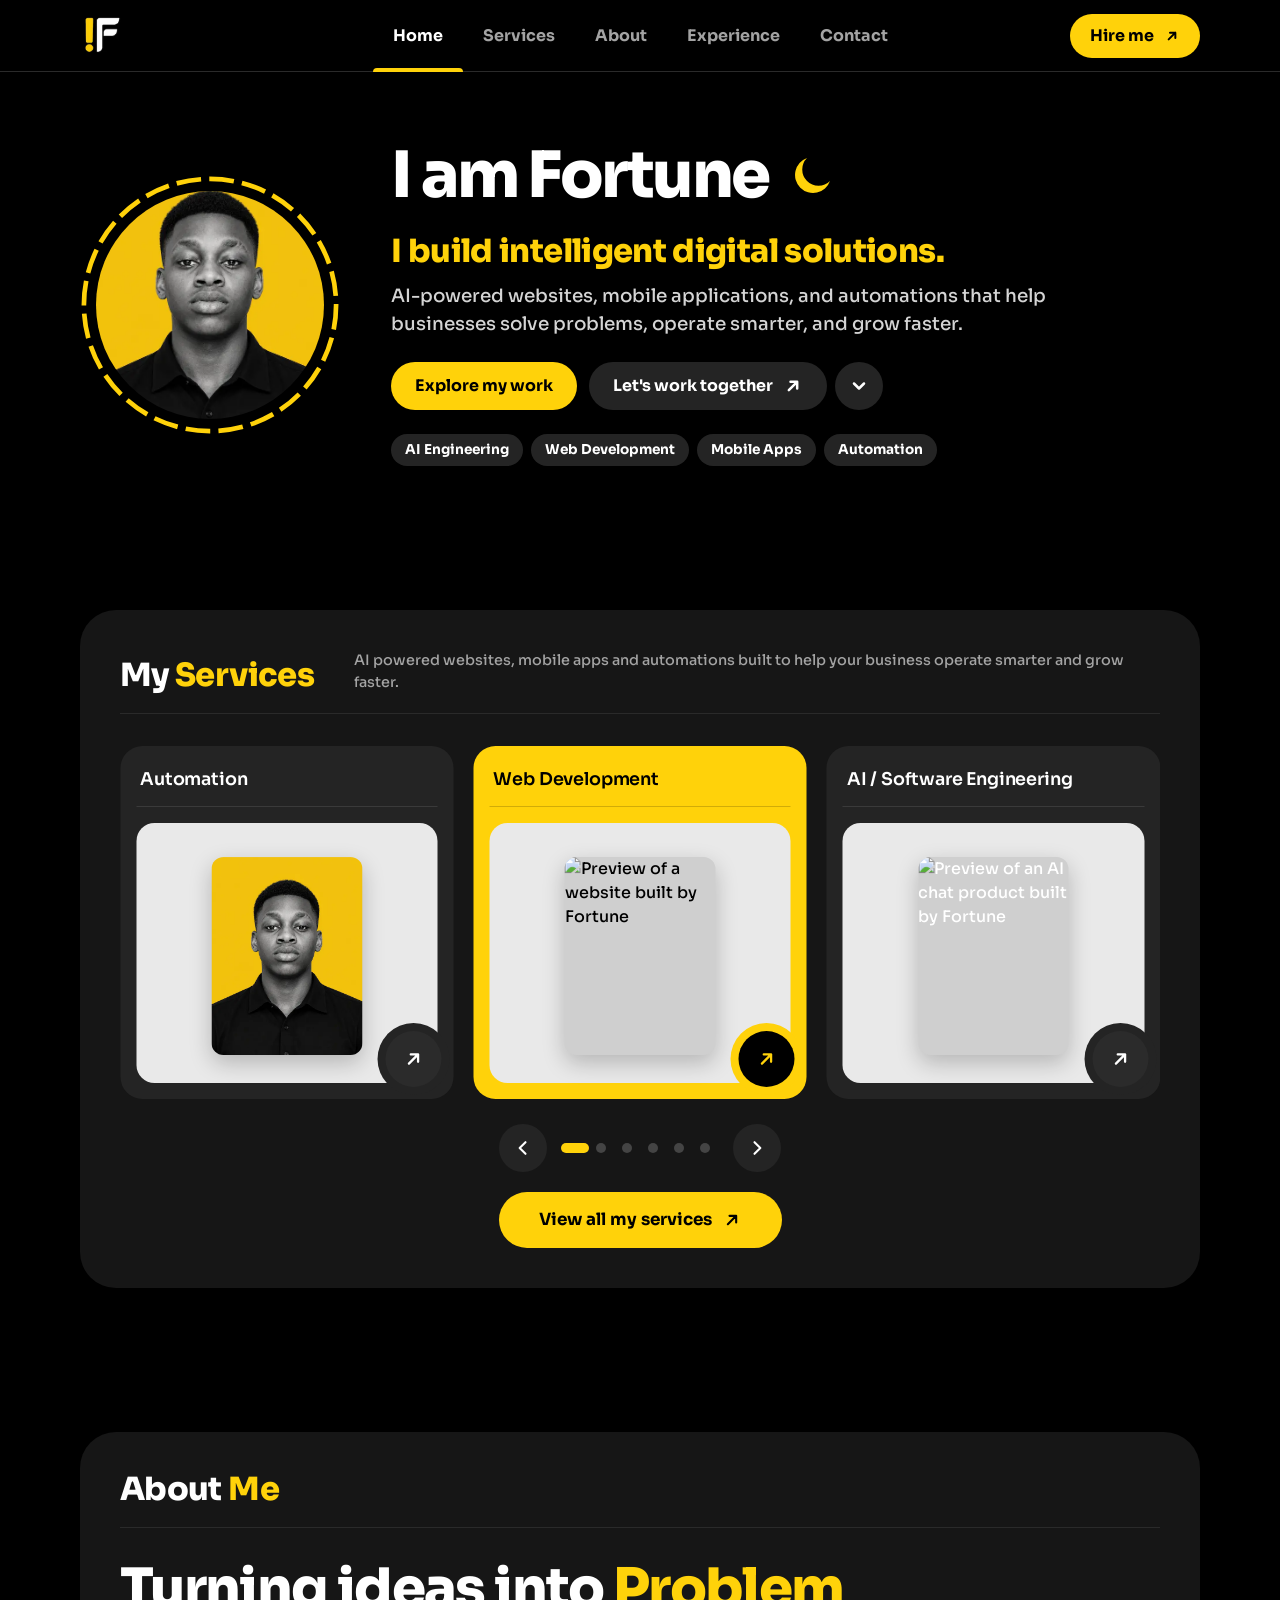
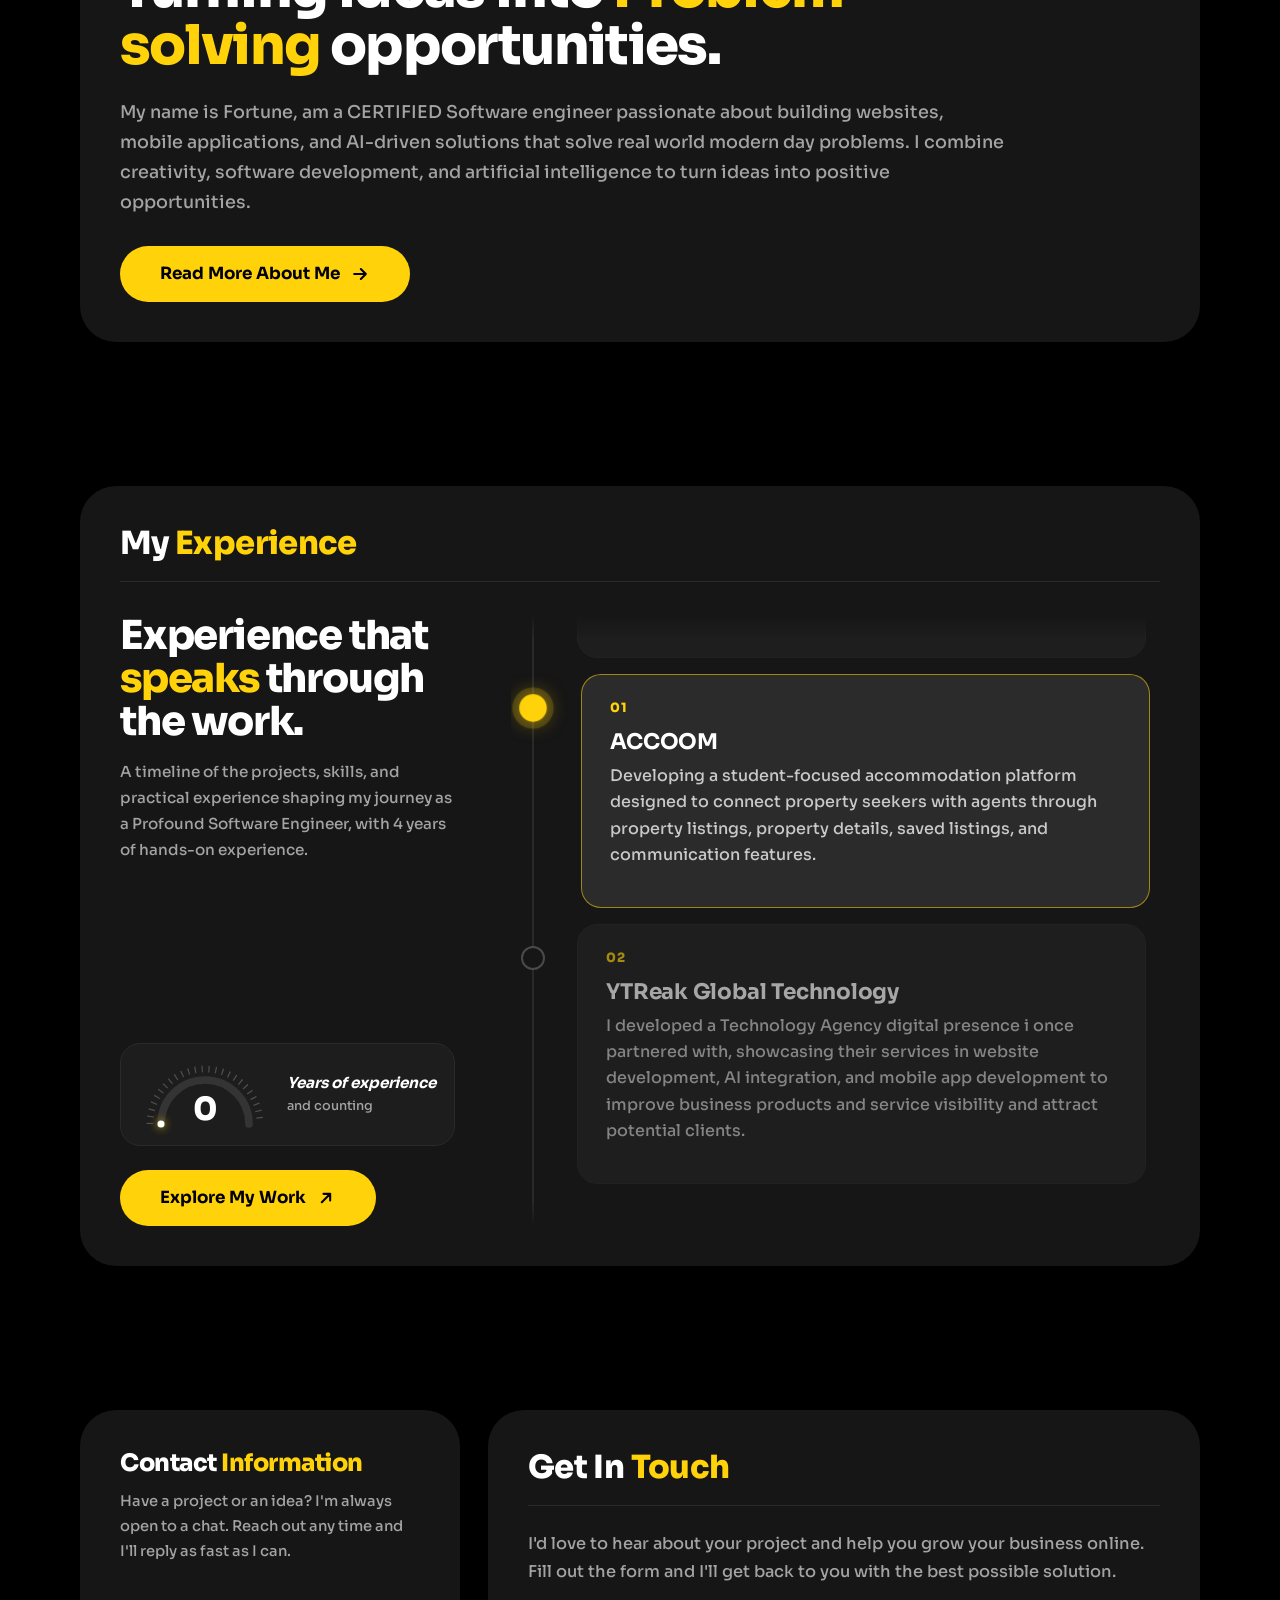
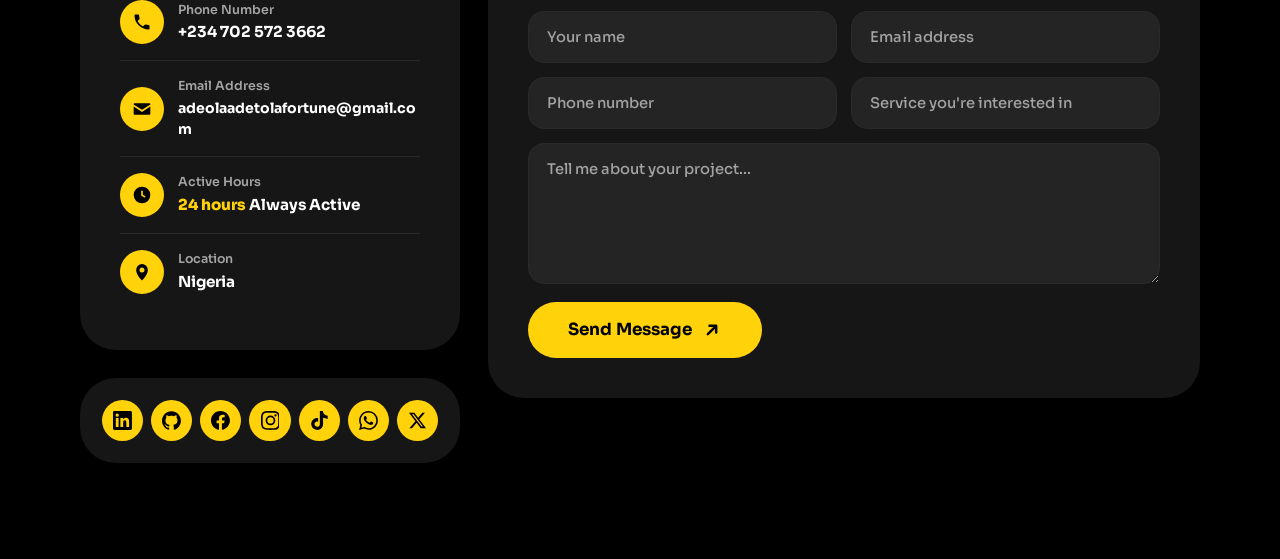
==== commit a596d26b: "changes" ====
--- a/index.html
+++ b/index.html
@@ -22,6 +22,7 @@
   <link rel="stylesheet" href="/css/services.css">
   <link rel="stylesheet" href="/css/about.css">
   <link rel="stylesheet" href="/css/experience.css">
+  <link rel="stylesheet" href="/css/contact.css">
 
   <link rel="modulepreload" href="/js/main.js">
   <link rel="modulepreload" href="/js/components/header.js">
@@ -99,11 +100,11 @@
                     <svg viewBox="0 0 24 24" fill="none" stroke="currentColor" stroke-width="2.2" stroke-linecap="round" stroke-linejoin="round" aria-hidden="true"><path d="M21 15a2 2 0 0 1-2 2H7l-4 4V5a2 2 0 0 1 2-2h14a2 2 0 0 1 2 2z"/></svg>
                     <span>Contact section</span>
                   </a>
-                  <a class="dropdown__item" role="menuitem" href="mailto:hello@example.com">
+                  <a class="dropdown__item" role="menuitem" href="mailto:adeolaadetolafortune@gmail.com">
                     <svg viewBox="0 0 24 24" fill="none" stroke="currentColor" stroke-width="2.2" stroke-linecap="round" stroke-linejoin="round" aria-hidden="true"><rect x="3" y="5" width="18" height="14" rx="2"/><path d="m3 7 9 6 9-6"/></svg>
                     <span>Send an email</span>
                   </a>
-                  <a class="dropdown__item" role="menuitem" href="https://wa.me/2340000000000" target="_blank" rel="noopener">
+                  <a class="dropdown__item" role="menuitem" href="https://wa.me/2347025723662" target="_blank" rel="noopener">
                     <svg viewBox="0 0 24 24" fill="none" stroke="currentColor" stroke-width="2.2" stroke-linecap="round" stroke-linejoin="round" aria-hidden="true"><path d="M3 21l1.65-4.9A8.5 8.5 0 1 1 8 19.4z"/></svg>
                     <span>WhatsApp</span>
                   </a>
@@ -401,7 +402,113 @@
         </div>
       </div>
     </section>
-    <section class="stub" id="contact"><div class="container"><h2>Contact</h2></div></section>
+    <section class="contact" id="contact" aria-labelledby="contact-title">
+      <div class="container">
+        <div class="contact__grid">
+
+          <div class="contact__side">
+          <!-- Contact information card -->
+          <aside class="contact__card contact__info">
+            <h3 class="contact__info-title">Contact <span>Information</span></h3>
+            <p class="contact__info-text">Have a project or an idea? I'm always open to a chat. Reach out any time and I'll reply as fast as I can.</p>
+
+            <ul class="contact__list">
+              <li>
+                <a class="contact__item" href="tel:+2347025723662">
+                  <span class="contact__icon"><svg viewBox="0 0 24 24" fill="currentColor" aria-hidden="true"><path d="M6.6 10.8a15.1 15.1 0 0 0 6.6 6.6l2.2-2.2a1 1 0 0 1 1-.25 11.4 11.4 0 0 0 3.6.57 1 1 0 0 1 1 1V20a1 1 0 0 1-1 1A17 17 0 0 1 3 4a1 1 0 0 1 1-1h3.5a1 1 0 0 1 1 1c0 1.25.2 2.45.57 3.57a1 1 0 0 1-.25 1z"/></svg></span>
+                  <span class="contact__item-text"><small>Phone Number</small><b>+234 702 572 3662</b></span>
+                </a>
+              </li>
+              <li>
+                <a class="contact__item"  href="mailto:adeolaadetolafortune@gmail.com">
+                  <span class="contact__icon"><svg viewBox="0 0 24 24" fill="currentColor" aria-hidden="true"><path d="M3 5h18a1 1 0 0 1 1 1v.5l-10 6.5L2 6.5V6a1 1 0 0 1 1-1z"/><path d="M2 9l10 6.5L22 9v9a1 1 0 0 1-1 1H3a1 1 0 0 1-1-1z"/></svg></span>
+                  <span class="contact__item-text"><small>Email Address</small><b class="contact__email">adeolaadetolafortune@gmail.com</b></span>
+                </a>
+              </li>
+              <li>
+                <div class="contact__item">
+                  <span class="contact__icon"><svg viewBox="0 0 24 24" fill="currentColor" aria-hidden="true"><path fill-rule="evenodd" d="M12 2a10 10 0 1 0 0 20 10 10 0 0 0 0-20zm-1 5h2v4.6l3.2 1.9-1 1.7L11 12.6V7z"/></svg></span>
+                  <span class="contact__item-text"><small>Active Hours</small><b><span class="contact__gold">24 hours</span> Always Active</b></span>
+                </div>
+              </li>
+              <li>
+                <div class="contact__item">
+                  <span class="contact__icon"><svg viewBox="0 0 24 24" fill="currentColor" aria-hidden="true"><path fill-rule="evenodd" d="M12 22s7-6.2 7-12.5a7 7 0 0 0-14 0C5 15.8 12 22 12 22zm0-9.5a3 3 0 1 0 0-6 3 3 0 0 0 0 6z"/></svg></span>
+                  <span class="contact__item-text"><small>Location</small><b>Nigeria</b></span>
+                </div>
+              </li>
+            </ul>
+          </aside>
+
+          <!-- Social icons -->
+          <div class="contact__card contact__social">
+            <a class="contact__soc" href="https://www.linkedin.com/in/adetola-fortune-7a5088364" target="_blank" rel="noopener" aria-label="LinkedIn">
+              <svg viewBox="0 0 24 24" fill="currentColor" aria-hidden="true"><path d="M20.447 20.452h-3.554v-5.569c0-1.328-.027-3.037-1.852-3.037-1.853 0-2.136 1.445-2.136 2.939v5.667H9.351V9h3.414v1.561h.046c.477-.9 1.637-1.85 3.37-1.85 3.601 0 4.267 2.37 4.267 5.455v6.286zM5.337 7.433a2.062 2.062 0 0 1-2.063-2.065 2.064 2.064 0 1 1 2.063 2.065zm1.782 13.019H3.555V9h3.564v11.452zM22.225 0H1.771C.792 0 0 .774 0 1.729v20.542C0 23.227.792 24 1.771 24h20.451C23.2 24 24 23.227 24 22.271V1.729C24 .774 23.2 0 22.222 0h.003z"/></svg>
+            </a>
+            <a class="contact__soc" href="https://github.com/twealthdigital" target="_blank" rel="noopener" aria-label="GitHub">
+              <svg viewBox="0 0 24 24" fill="currentColor" aria-hidden="true"><path d="M12 .297c-6.63 0-12 5.373-12 12 0 5.303 3.438 9.8 8.205 11.385.6.113.82-.258.82-.577 0-.285-.01-1.04-.015-2.04-3.338.724-4.042-1.61-4.042-1.61C4.422 18.07 3.633 17.7 3.633 17.7c-1.087-.744.084-.729.084-.729 1.205.084 1.838 1.236 1.838 1.236 1.07 1.835 2.809 1.305 3.495.998.108-.776.417-1.305.76-1.605-2.665-.3-5.466-1.332-5.466-5.93 0-1.31.465-2.38 1.235-3.22-.135-.303-.54-1.523.105-3.176 0 0 1.005-.322 3.3 1.23.96-.267 1.98-.399 3-.405 1.02.006 2.04.138 3 .405 2.28-1.552 3.285-1.23 3.285-1.23.645 1.653.24 2.873.12 3.176.765.84 1.23 1.91 1.23 3.22 0 4.61-2.805 5.625-5.475 5.92.42.36.81 1.096.81 2.22 0 1.606-.015 2.896-.015 3.286 0 .315.21.69.825.57C20.565 22.092 24 17.592 24 12.297c0-6.627-5.373-12-12-12"/></svg>
+            </a>
+            <a class="contact__soc" href="https://www.facebook.com/YOUR_FACEBOOK_USERNAME" target="_blank" rel="noopener" aria-label="Facebook">
+              <svg viewBox="0 0 24 24" fill="currentColor" aria-hidden="true"><path d="M24 12.073c0-6.627-5.373-12-12-12s-12 5.373-12 12c0 5.99 4.388 10.954 10.125 11.854v-8.385H7.078v-3.47h3.047V9.43c0-3.007 1.792-4.669 4.533-4.669 1.312 0 2.686.235 2.686.235v2.953H15.83c-1.491 0-1.956.925-1.956 1.874v2.25h3.328l-.532 3.47h-2.796v8.385C19.612 23.027 24 18.062 24 12.073z"/></svg>
+            </a>
+            <a class="contact__soc" href="https://www.instagram.com/fortunedigitz" target="_blank" rel="noopener" aria-label="Instagram">
+              <svg viewBox="0 0 24 24" fill="currentColor" aria-hidden="true"><path d="M12 2.163c3.204 0 3.584.012 4.85.07 3.252.148 4.771 1.691 4.919 4.919.058 1.265.069 1.645.069 4.849 0 3.205-.012 3.584-.069 4.849-.149 3.225-1.664 4.771-4.919 4.919-1.266.058-1.644.07-4.85.07-3.204 0-3.584-.012-4.849-.07-3.26-.149-4.771-1.699-4.919-4.92-.058-1.265-.07-1.644-.07-4.849 0-3.204.013-3.583.07-4.849.149-3.227 1.664-4.771 4.919-4.919 1.266-.057 1.645-.069 4.849-.069zM12 0C8.741 0 8.333.014 7.053.072 2.695.272.273 2.69.073 7.052.014 8.333 0 8.741 0 12c0 3.259.014 3.668.072 4.948.2 4.358 2.618 6.78 6.98 6.98C8.333 23.986 8.741 24 12 24c3.259 0 3.668-.014 4.948-.072 4.354-.2 6.782-2.618 6.979-6.98.059-1.28.073-1.689.073-4.948 0-3.259-.014-3.667-.072-4.947-.196-4.354-2.617-6.78-6.979-6.98C15.668.014 15.259 0 12 0zm0 5.838a6.162 6.162 0 1 0 0 12.324 6.162 6.162 0 0 0 0-12.324zM12 16a4 4 0 1 1 0-8 4 4 0 0 1 0 8zm6.406-11.845a1.44 1.44 0 1 0 0 2.881 1.44 1.44 0 0 0 0-2.881z"/></svg>
+            </a>
+            <a class="contact__soc" href="https://www.tiktok.com/@fortune2744" target="_blank" rel="noopener" aria-label="TikTok">
+              <svg viewBox="0 0 24 24" fill="currentColor" aria-hidden="true"><path d="M12.525.02c1.31-.02 2.61-.01 3.91-.02.08 1.53.63 3.09 1.75 4.17 1.12 1.11 2.7 1.62 4.24 1.79v4.03c-1.44-.05-2.89-.35-4.2-.97-.57-.26-1.1-.59-1.62-.93-.01 2.92.01 5.84-.02 8.75-.08 1.4-.54 2.79-1.35 3.94-1.31 1.92-3.58 3.17-5.91 3.21-1.43.08-2.86-.31-4.08-1.03-2.02-1.19-3.44-3.37-3.65-5.71-.02-.5-.03-1-.01-1.49.18-1.9 1.12-3.72 2.58-4.96 1.66-1.44 3.98-2.13 6.15-1.72.02 1.48-.04 2.96-.04 4.44-.99-.32-2.15-.23-3.02.37-.63.41-1.11 1.04-1.36 1.75-.21.51-.15 1.07-.14 1.61.24 1.64 1.82 3.02 3.5 2.87 1.12-.01 2.19-.66 2.77-1.61.19-.33.4-.67.41-1.06.1-1.79.06-3.57.07-5.36.01-4.03-.01-8.05.02-12.07z"/></svg>
+            </a>
+            <a class="contact__soc" href="https://wa.me/2347025723662" target="_blank" rel="noopener" aria-label="WhatsApp">
+              <svg viewBox="0 0 24 24" fill="currentColor" aria-hidden="true"><path d="M17.472 14.382c-.297-.149-1.758-.867-2.03-.967-.273-.099-.471-.148-.67.15-.197.297-.767.966-.94 1.164-.173.199-.347.223-.644.075-.297-.15-1.255-.463-2.39-1.475-.883-.788-1.48-1.761-1.653-2.059-.173-.297-.018-.458.13-.606.134-.133.298-.347.446-.52.149-.174.198-.298.298-.497.099-.198.05-.371-.025-.52-.075-.149-.669-1.612-.916-2.207-.242-.579-.487-.5-.669-.51-.173-.008-.371-.01-.57-.01-.198 0-.52.074-.792.372-.272.297-1.04 1.016-1.04 2.479 0 1.462 1.065 2.875 1.213 3.074.149.198 2.096 3.2 5.077 4.487.709.306 1.262.489 1.694.625.712.227 1.36.195 1.871.118.571-.085 1.758-.719 2.006-1.413.248-.694.248-1.289.173-1.413-.074-.124-.272-.198-.57-.347m-5.421 7.403h-.004a9.87 9.87 0 0 1-5.031-1.378l-.361-.214-3.741.982.998-3.648-.235-.374a9.86 9.86 0 0 1-1.51-5.26c.001-5.45 4.436-9.884 9.888-9.884 2.64 0 5.122 1.03 6.988 2.898a9.825 9.825 0 0 1 2.893 6.994c-.003 5.45-4.437 9.884-9.885 9.884m8.413-18.297A11.815 11.815 0 0 0 12.05 0C5.495 0 .16 5.335.157 11.892c0 2.096.547 4.142 1.588 5.945L.057 24l6.305-1.654a11.882 11.882 0 0 0 5.683 1.448h.005c6.554 0 11.89-5.335 11.893-11.893a11.821 11.821 0 0 0-3.48-8.413z"/></svg>
+            </a>
+            <a class="contact__soc" href="https://x.com/twealth_digital" target="_blank" rel="noopener" aria-label="X (Twitter)">
+              <svg viewBox="0 0 24 24" fill="currentColor" aria-hidden="true"><path d="M18.244 2.25h3.308l-7.227 8.26 8.502 11.24H16.17l-5.214-6.817L4.99 21.75H1.68l7.73-8.835L1.254 2.25H8.08l4.713 6.231zm-1.161 17.52h1.833L7.084 4.126H5.117z"/></svg>
+            </a>
+          </div>
+          </div>
+
+          <!-- Get In Touch form card -->
+          <div class="contact__card contact__form-card">
+            <div class="contact__head">
+              <h2 class="contact__title" id="contact-title">Get In <span>Touch</span></h2>
+            </div>
+
+            <p class="contact__lead">I'd love to hear about your project and help you grow your business online. Fill out the form and I'll get back to you with the best possible solution.</p>
+
+            <form class="contact__form" id="contact-form" novalidate>
+              <input type="hidden" name="access_key" value="YOUR_ACCESS_KEY">
+              <input type="hidden" name="subject" value="New message from my portfolio">
+
+              <div class="contact__row">
+                <input type="text" name="name" placeholder="Your name" aria-label="Your name" autocomplete="name" required>
+                <input type="email" name="email" placeholder="Email address" aria-label="Email address" autocomplete="email" required>
+              </div>
+
+              <div class="contact__row">
+                <input type="tel" name="phone" placeholder="Phone number" aria-label="Phone number" autocomplete="tel">
+                <select name="service" aria-label="Service you're interested in">
+                  <option value="">Service you're interested in</option>
+                  <option>Website Development</option>
+                  <option>Mobile App Development</option>
+                  <option>AI Solutions</option>
+                  <option>Other</option>
+                </select>
+              </div>
+
+              <textarea name="message" rows="5" placeholder="Tell me about your project..." aria-label="Message" required></textarea>
+
+              <div class="contact__actions">
+                <button class="btn btn--primary btn--lg" type="submit">
+                  Send Message
+                  <svg viewBox="0 0 24 24" fill="none" stroke="currentColor" stroke-width="3" stroke-linecap="round" stroke-linejoin="round" aria-hidden="true"><path d="M7 17 17 7M9 7h8v8"/></svg>
+                </button>
+                <p class="contact__note" id="contact-note" aria-live="polite"></p>
+              </div>
+            </form>
+          </div>
+
+        </div>
+      </div>
+    </section>
   </main>
 
 </body>
--- a/css/experience.css
+++ b/css/experience.css
@@ -312,4 +312,7 @@
 
 @media (prefers-reduced-motion: reduce) {
   .xp.is-ready .xp__item { opacity: 1; transform: none; }
-}+}
+
+
+
--- a/css/contact.css
+++ b/css/contact.css
@@ -0,0 +1,150 @@
+/* CONTACT: same panel style as About / Experience */
+.contact { padding-block: clamp(24px, 4vw, 48px) clamp(48px, 8vw, 96px); }
+
+.contact__grid {
+  display: grid;
+  grid-template-columns: minmax(260px, 380px) minmax(0, 1fr);
+  gap: clamp(16px, 2.5vw, 28px);
+  align-items: start;
+}
+
+.contact__card {
+  --pad: clamp(20px, 3.5vw, 40px);
+  padding: var(--pad);
+  background: var(--surface);
+  border-radius: clamp(24px, 3vw, 36px);
+  min-width: 0;
+}
+
+/* Left: info card */
+.contact__info-title {
+  font-size: clamp(1.25rem, 2.2vw, 1.5rem);
+  font-weight: 800;
+  letter-spacing: -.02em;
+  line-height: 1.15;
+  margin: 0;
+}
+.contact__info-title span { color: var(--yellow); }
+.contact__info-text { margin-top: 12px; color: var(--muted); font-size: .92rem; line-height: 1.7; }
+
+.contact__list { margin-top: 20px; }
+.contact__list li + li { border-top: 1px solid var(--line); }
+.contact__item {
+  display: flex;
+  align-items: center;
+  gap: 14px;
+  padding: 16px 0;
+  min-width: 0;
+}
+a.contact__item { transition: transform .15s; }
+a.contact__item:hover { transform: translateX(4px); }
+a.contact__item:hover b { color: var(--yellow); }
+
+.contact__icon {
+  display: grid;
+  place-items: center;
+  flex: none;
+  width: 44px;
+  height: 44px;
+  border-radius: 50%;
+  background: var(--yellow);
+  color: #000;
+}
+.contact__icon svg { width: 20px; height: 20px; }
+
+.contact__item-text { display: flex; flex-direction: column; gap: 2px; min-width: 0; }
+.contact__item-text small { color: var(--muted); font-size: .78rem; font-weight: 600; }
+.contact__item-text b { font-size: .95rem; font-weight: 700; overflow-wrap: anywhere; transition: color .15s; }
+.contact__gold { color: var(--yellow); font-weight: 800; }
+
+/* Right: form card (heading = same look as "My Experience") */
+.contact__head { padding-bottom: 20px; border-bottom: 1px solid var(--line); }
+.contact__title {
+  font-size: clamp(1.5rem, 3vw, 2rem);
+  font-weight: 800;
+  letter-spacing: -.02em;
+  line-height: 1.1;
+}
+.contact__title span { color: var(--yellow); }
+
+.contact__lead {
+  max-width: 62ch;
+  margin-top: clamp(16px, 2.5vw, 24px);
+  color: var(--muted);
+  font-size: clamp(.92rem, 1.6vw, 1.02rem);
+  line-height: 1.7;
+}
+
+.contact__form { display: flex; flex-direction: column; gap: 14px; margin-top: clamp(18px, 2.5vw, 26px); }
+.contact__row { display: grid; grid-template-columns: 1fr 1fr; gap: 14px; }
+
+.contact__form input,
+.contact__form select,
+.contact__form textarea {
+  width: 100%;
+  min-width: 0;
+  padding: 14px 18px;
+  font: inherit;
+  font-size: .92rem;
+  color: #fff;
+  background: var(--surface-2);
+  border: 1px solid var(--line);
+  border-radius: 16px;
+  transition: border-color .15s, background-color .15s;
+}
+.contact__form textarea { resize: vertical; min-height: 130px; }
+.contact__form select { appearance: none; cursor: pointer; }
+.contact__form select:has(option[value=""]:checked) { color: var(--muted); }
+.contact__form select option { color: #fff; background: var(--surface-2); }
+.contact__form ::placeholder { color: var(--muted); opacity: 1; }
+.contact__form input:focus,
+.contact__form select:focus,
+.contact__form textarea:focus { outline: none; border-color: var(--yellow); }
+
+.contact__actions { display: flex; align-items: center; flex-wrap: wrap; gap: 14px; margin-top: 4px; }
+.contact__note { font-size: .85rem; color: var(--muted); }
+.contact__note.is-success { color: var(--yellow); }
+.contact__note.is-error { color: #ff6b6b; }
+
+@media (max-width: 900px) {
+  .contact__grid { grid-template-columns: 1fr; }
+}
+@media (max-width: 560px) {
+  .contact__row { grid-template-columns: 1fr; }
+  .contact__actions .btn { width: 100%; }
+}
+
+
+/* Left column wrapper: info card + social icons stacked */
+.contact__side {
+  display: flex;
+  flex-direction: column;
+  gap: clamp(16px, 2.5vw, 28px);
+  min-width: 0;
+}
+
+/* Email: slightly smaller so it stays on one line */
+.contact__item-text .contact__email { font-size: .88rem; }
+
+/* Social icons: solid yellow circles, always one row */
+.contact__card.contact__social {
+  padding: clamp(16px, 2.5vw, 22px);
+  display: grid;
+  grid-template-columns: repeat(7, minmax(0, 1fr));
+  gap: 8px;
+}
+.contact__soc {
+  display: grid;
+  place-items: center;
+  width: 100%;
+  max-width: 44px;
+  aspect-ratio: 1;
+  justify-self: center;
+  border-radius: 50%;
+  background: var(--yellow);
+  color: #000;
+  transition: background-color .15s, transform .15s;
+}
+.contact__soc:hover { background: var(--yellow-hover); transform: translateY(-3px); }
+.contact__soc:active { transform: scale(.94); }
+.contact__soc svg { width: 46%; height: 46%; }
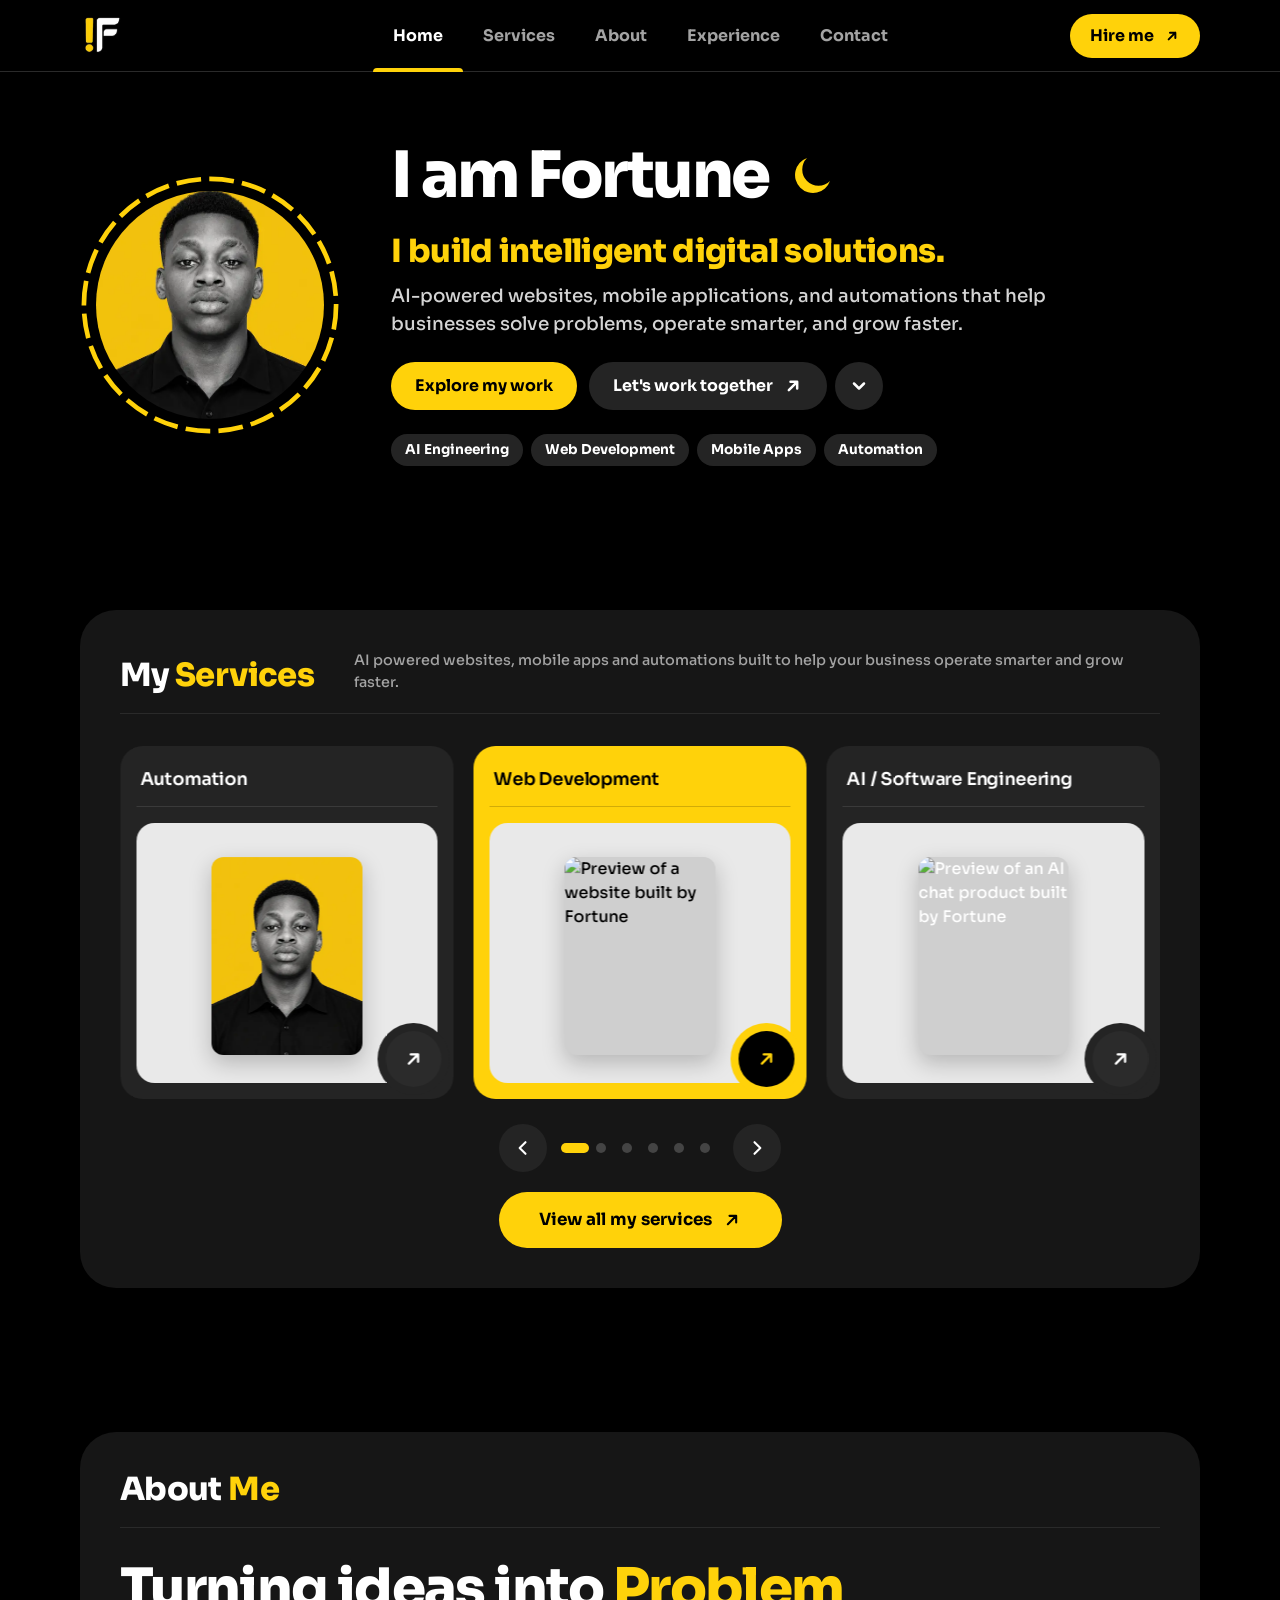
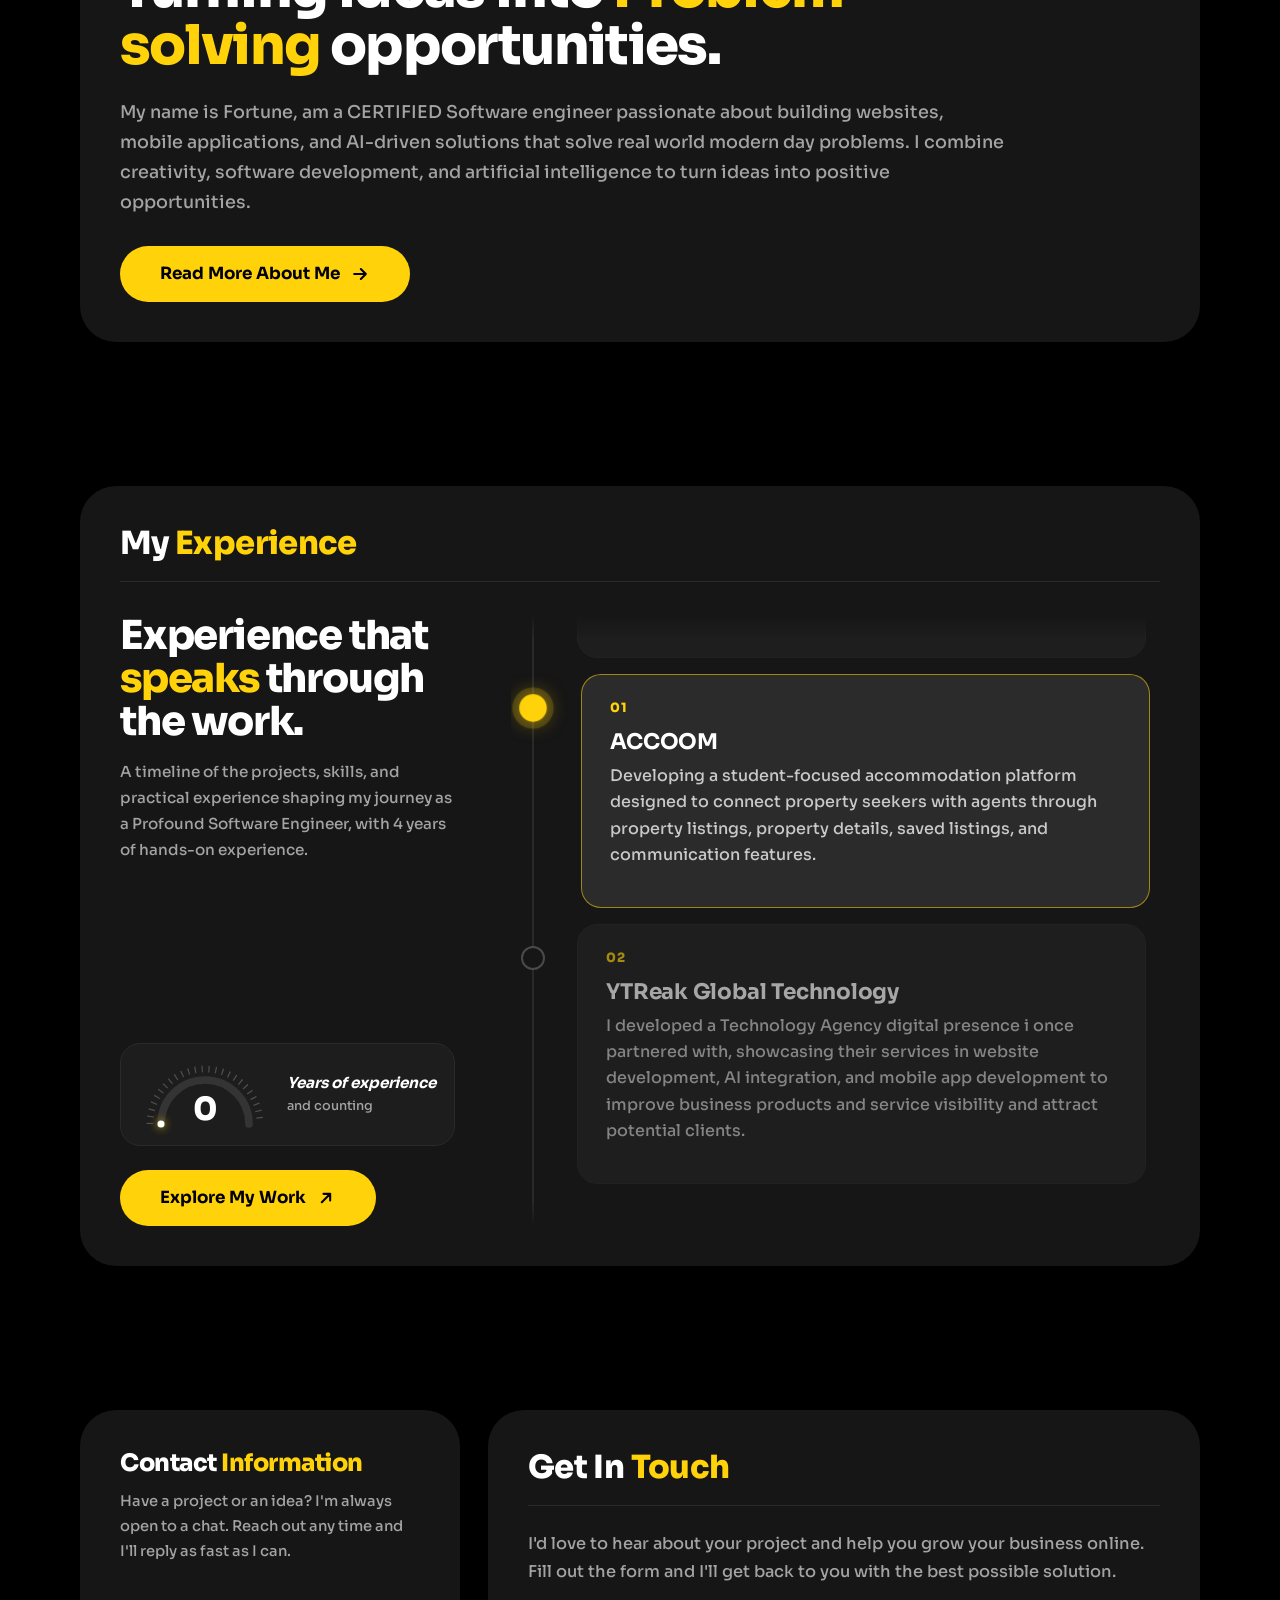
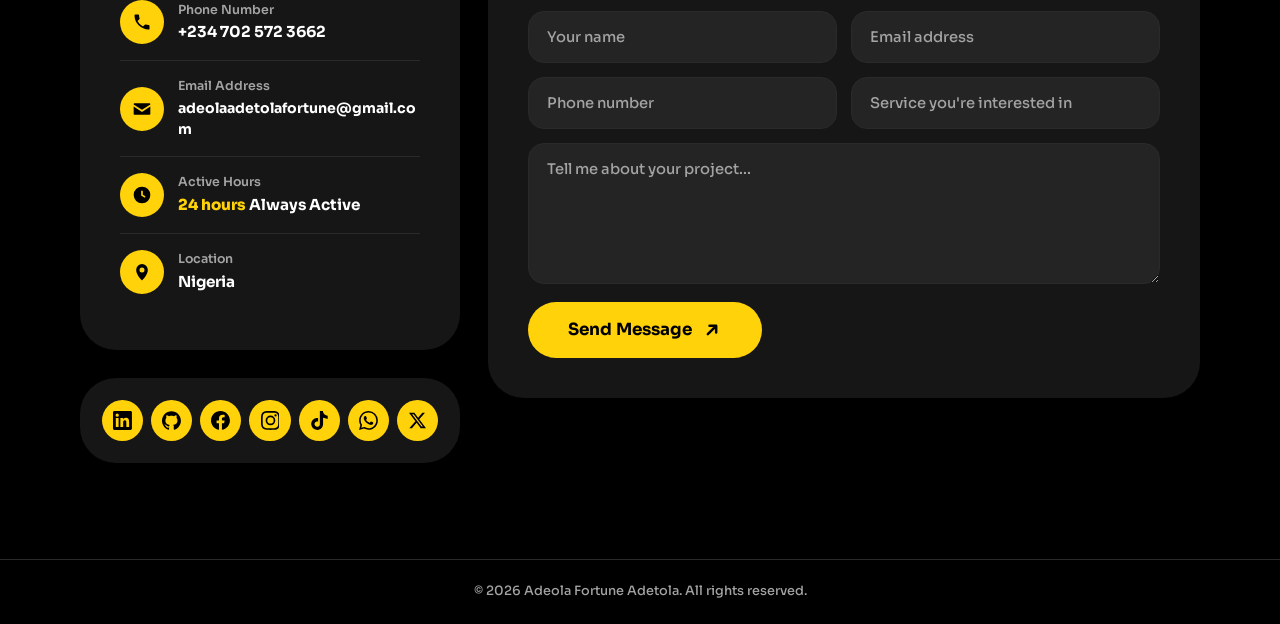
==== commit e6a0f2a8: "change" ====
--- a/index.html
+++ b/index.html
@@ -23,6 +23,7 @@
   <link rel="stylesheet" href="/css/about.css">
   <link rel="stylesheet" href="/css/experience.css">
   <link rel="stylesheet" href="/css/contact.css">
+  <link rel="stylesheet" href="/css/footer.css">
 
   <link rel="modulepreload" href="/js/main.js">
   <link rel="modulepreload" href="/js/components/header.js">
@@ -511,5 +512,11 @@
     </section>
   </main>
 
+  <footer class="footer">
+    <div class="container">
+      <p>&copy; <span data-year>2026</span> Adeola Fortune Adetola. All rights reserved.</p>
+    </div>
+  </footer>
+
 </body>
 </html>
--- a/css/footer.css
+++ b/css/footer.css
@@ -0,0 +1,8 @@
+.footer {
+  border-top: 1px solid var(--line);
+  padding-block: 22px;
+  text-align: center;
+  color: var(--muted);
+  font-size: .8rem;
+}
+.footer p { margin: 0; }
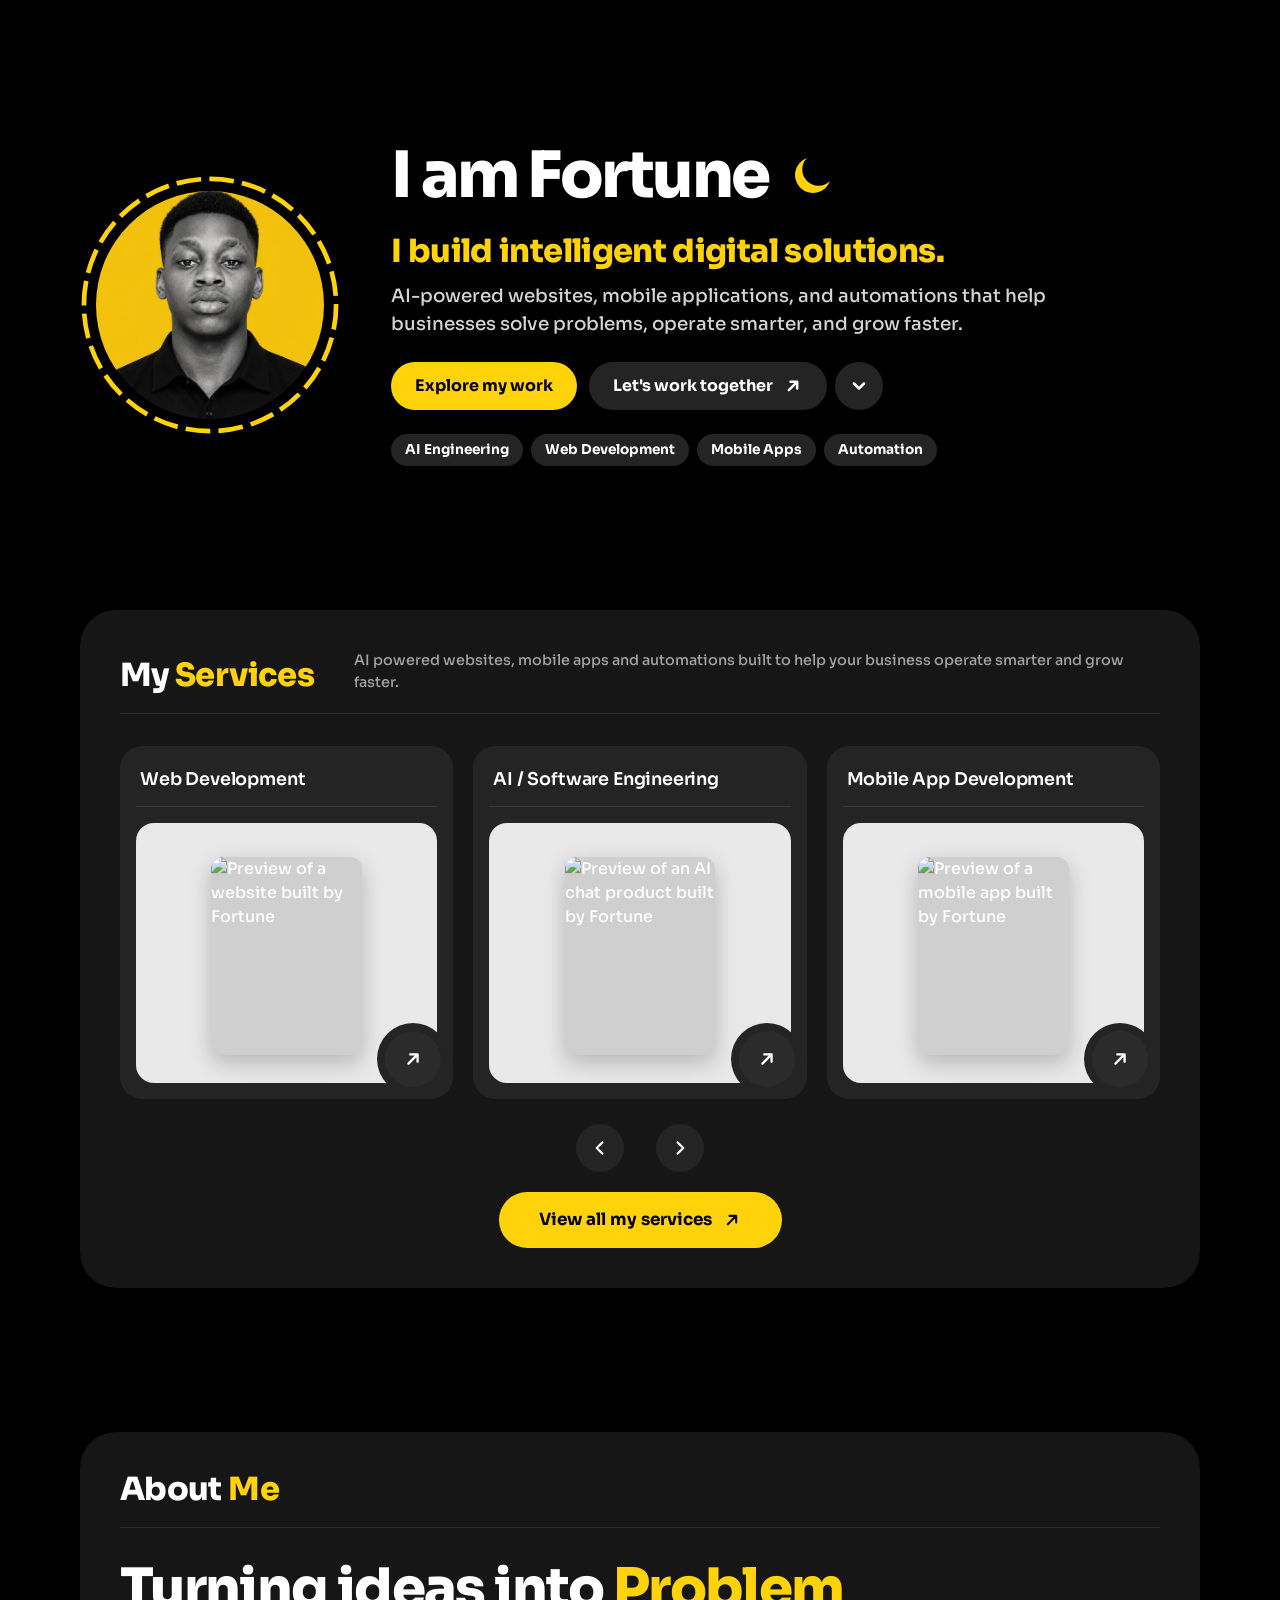
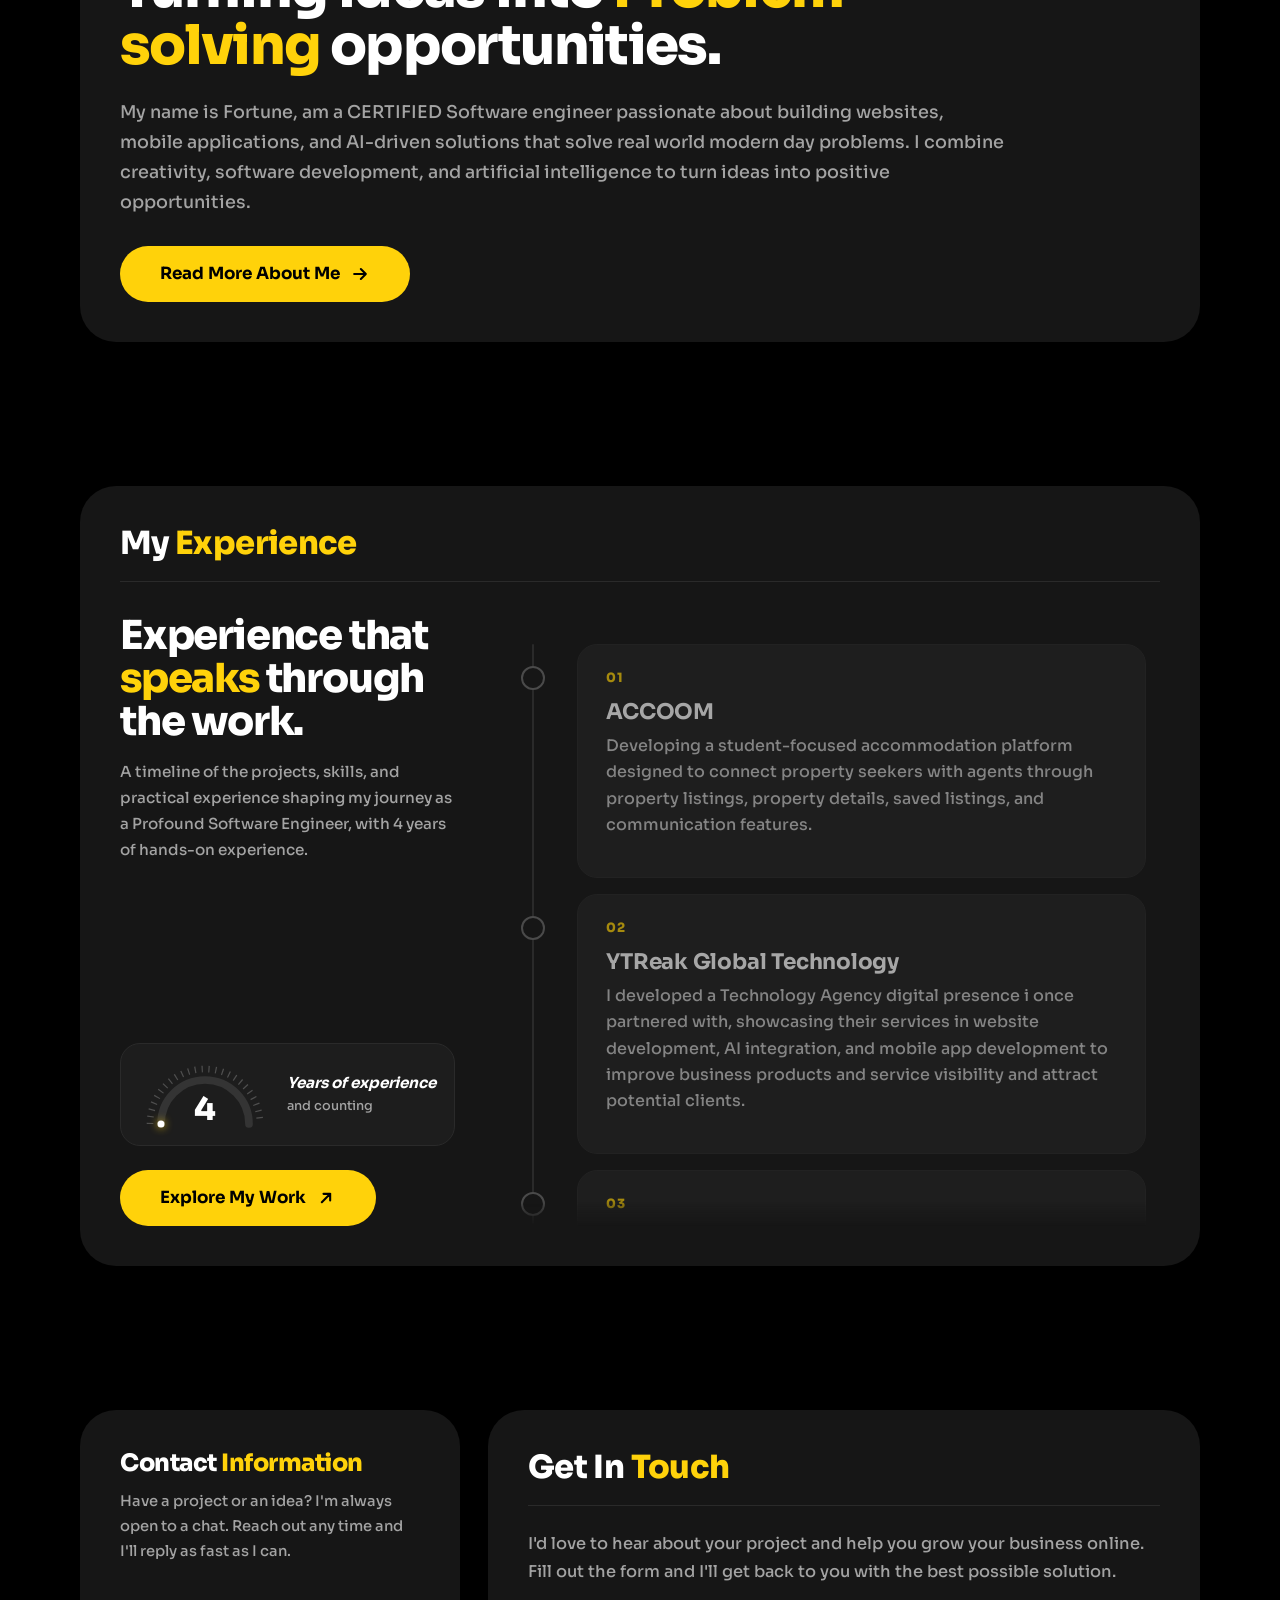
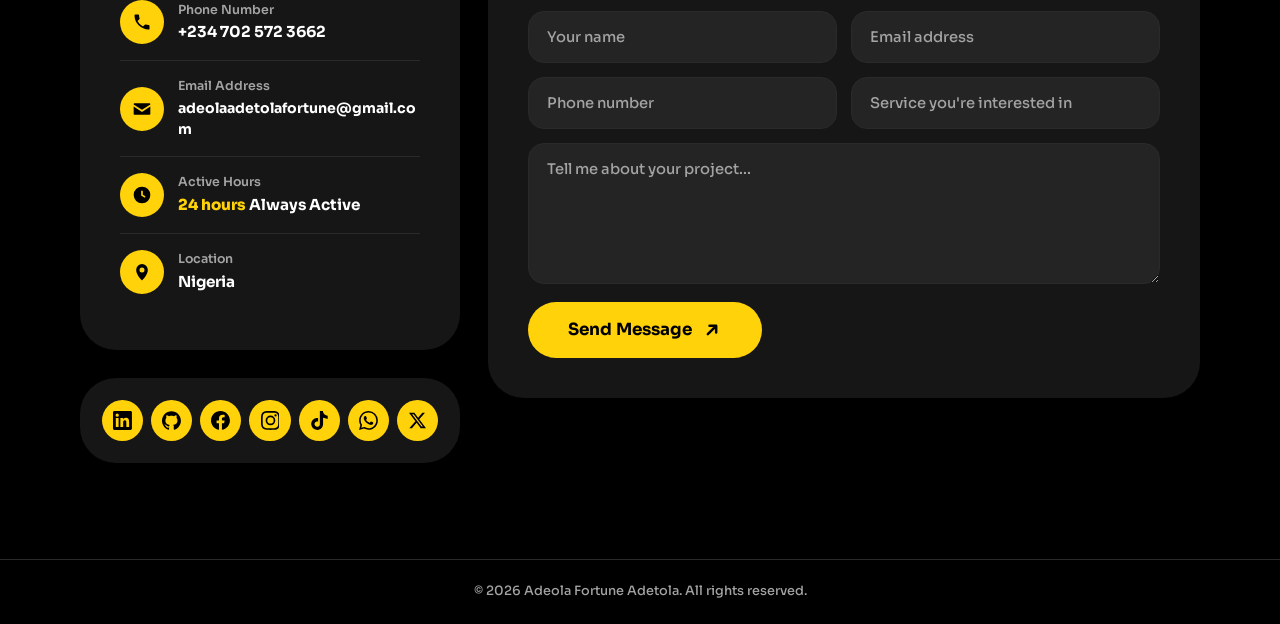
==== commit 91687bfa: "site settings" ====
--- a/index.html
+++ b/index.html
@@ -16,6 +16,7 @@
   <link rel="stylesheet" href="https://fonts.googleapis.com/css2?family=Sora:wght@500;600;700;800&display=swap">
 
   <link rel="stylesheet" href="/css/base.css">
+  <link rel="stylesheet" href="/css/scrollbar.css">
   <link rel="stylesheet" href="/css/header.css">
   <link rel="stylesheet" href="/css/hero.css">
   <link rel="stylesheet" href="/css/dropdown.css">
@@ -24,6 +25,7 @@
   <link rel="stylesheet" href="/css/experience.css">
   <link rel="stylesheet" href="/css/contact.css">
   <link rel="stylesheet" href="/css/footer.css">
+  <link rel="stylesheet" href="/css/services-dashboard.css">
 
   <link rel="modulepreload" href="/js/main.js">
   <link rel="modulepreload" href="/js/components/header.js">
@@ -53,7 +55,7 @@
           <svg class="avatar__ring" viewBox="0 0 100 100" aria-hidden="true">
             <circle cx="50" cy="50" r="48.5" pathLength="96"/>
           </svg>
-          <img class="avatar__img" src="/assets/images/fortune-portrait.webp"
+          <img class="avatar__img" data-bind-src="hero.photo" src="/assets/images/fortune-portrait.webp"
                alt="Fortune, black and white portrait on a yellow background"
                width="400" height="400" fetchpriority="high">
         </div>
@@ -61,19 +63,19 @@
         <div class="hero__info">
 
           <h1 class="hero__name" id="hero-name">
-            I am Fortune
+            <span data-bind="hero.name">I am Fortune</span>
             <svg class="hero__moon" viewBox="0 0 24 24" fill="currentColor" aria-hidden="true"><path d="M21 14.5A9 9 0 1 1 9.5 3a7 7 0 0 0 11.5 11.5z"/></svg>
           </h1>
 
-          <p class="hero__headline">I build intelligent digital solutions.</p>
-          <p class="hero__bio">AI-powered websites, mobile applications, and automations that help businesses solve problems, operate smarter, and grow faster.</p>
+          <p class="hero__headline" data-bind="hero.headline">I build intelligent digital solutions.</p>
+          <p class="hero__bio" data-bind="hero.bio">AI-powered websites, mobile applications, and automations that help businesses solve problems, operate smarter, and grow faster.</p>
 
           <div class="hero__actions">
-            <a class="btn btn--primary" href="#services">Explore my work</a>
+            <a class="btn btn--primary" href="#services" data-open-services aria-haspopup="dialog" aria-controls="services-dashboard"><span data-bind="hero.primary">Explore my work</span></a>
 
             <div class="btn-group">
               <a class="btn btn--dark" href="#contact">
-                Let's work together
+                <span data-bind="hero.secondary">Let's work together</span>
                 <svg viewBox="0 0 24 24" fill="none" stroke="currentColor" stroke-width="3" stroke-linecap="round" stroke-linejoin="round" aria-hidden="true"><path d="M7 17 17 7M9 7h8v8"/></svg>
               </a>
 
@@ -89,23 +91,23 @@
                     <svg viewBox="0 0 24 24" fill="none" stroke="currentColor" stroke-width="2.2" stroke-linecap="round" stroke-linejoin="round" aria-hidden="true"><path d="M4 12v7a1 1 0 0 0 1 1h14a1 1 0 0 0 1-1v-7M16 6l-4-4-4 4M12 2v13"/></svg>
                     <span>Share portfolio</span>
                   </button>
-                  <button class="dropdown__item" role="menuitem" type="button" data-action="copy" data-keep-open="1">
-                    <svg viewBox="0 0 24 24" fill="none" stroke="currentColor" stroke-width="2.2" stroke-linecap="round" stroke-linejoin="round" aria-hidden="true"><rect x="9" y="9" width="12" height="12" rx="2"/><path d="M5 15H4a1 1 0 0 1-1-1V4a1 1 0 0 1 1-1h10a1 1 0 0 1 1 1v1"/></svg>
-                    <span>Copy link</span>
-                  </button>
+                  <a class="dropdown__item" role="menuitem" data-resume href="/assets/resume/myresume.pdf" download="Adetola-Fortune-Resume.pdf">
+                    <svg viewBox="0 0 24 24" fill="none" stroke="currentColor" stroke-width="2.2" stroke-linecap="round" stroke-linejoin="round" aria-hidden="true"><path d="M12 3v12M7 10l5 5 5-5M5 21h14"/></svg>
+                    <span>Download resume</span>
+                  </a>
 
                   <div class="dropdown__sep" role="separator"></div>
 
                   <div class="dropdown__label" role="presentation">Get in touch</div>
-                  <a class="dropdown__item" role="menuitem" href="#contact">
-                    <svg viewBox="0 0 24 24" fill="none" stroke="currentColor" stroke-width="2.2" stroke-linecap="round" stroke-linejoin="round" aria-hidden="true"><path d="M21 15a2 2 0 0 1-2 2H7l-4 4V5a2 2 0 0 1 2-2h14a2 2 0 0 1 2 2z"/></svg>
-                    <span>Contact section</span>
+                  <a class="dropdown__item" role="menuitem" data-link="github" href="https://github.com/twealthdigital" target="_blank" rel="noopener">
+                    <svg viewBox="0 0 24 24" fill="none" stroke="currentColor" stroke-width="2.2" stroke-linecap="round" stroke-linejoin="round" aria-hidden="true"><path d="M9 19c-5 1.5-5-2.5-7-3m14 6v-3.87a3.37 3.37 0 0 0-.94-2.61c3.14-.35 6.44-1.54 6.44-7A5.44 5.44 0 0 0 20 4.77 5.07 5.07 0 0 0 19.91 1S18.73.65 16 2.48a13.38 13.38 0 0 0-7 0C6.27.65 5.09 1 5.09 1A5.07 5.07 0 0 0 5 4.77a5.44 5.44 0 0 0-1.5 3.78c0 5.42 3.3 6.61 6.44 7A3.37 3.37 0 0 0 9 18.13V22"/></svg>
+                    <span>GitHub</span>
                   </a>
-                  <a class="dropdown__item" role="menuitem" href="mailto:adeolaadetolafortune@gmail.com">
+                  <a class="dropdown__item" role="menuitem" data-link="email" href="mailto:adeolaadetolafortune@gmail.com">
                     <svg viewBox="0 0 24 24" fill="none" stroke="currentColor" stroke-width="2.2" stroke-linecap="round" stroke-linejoin="round" aria-hidden="true"><rect x="3" y="5" width="18" height="14" rx="2"/><path d="m3 7 9 6 9-6"/></svg>
                     <span>Send an email</span>
                   </a>
-                  <a class="dropdown__item" role="menuitem" href="https://wa.me/2347025723662" target="_blank" rel="noopener">
+                  <a class="dropdown__item" role="menuitem" data-link="whatsapp" href="https://wa.me/2347025723662" target="_blank" rel="noopener">
                     <svg viewBox="0 0 24 24" fill="none" stroke="currentColor" stroke-width="2.2" stroke-linecap="round" stroke-linejoin="round" aria-hidden="true"><path d="M3 21l1.65-4.9A8.5 8.5 0 1 1 8 19.4z"/></svg>
                     <span>WhatsApp</span>
                   </a>
@@ -216,7 +218,7 @@
           </div>
 
           <div class="services__foot">
-            <button class="btn btn--primary btn--lg" type="button">
+            <button class="btn btn--primary btn--lg" type="button" data-open-services aria-haspopup="dialog" aria-controls="services-dashboard">
               View all my services
               <svg viewBox="0 0 24 24" fill="none" stroke="currentColor" stroke-width="2.5" stroke-linecap="round" stroke-linejoin="round" aria-hidden="true"><path d="M7 17 17 7M9 7h8v8"/></svg>
             </button>
@@ -234,10 +236,10 @@
           </div>
 
           <div class="about__body">
-            <p class="about__headline">Turning ideas into <span>Problem solving </span>opportunities.</p>
-            <p class="about__text">My name is Fortune, am a CERTIFIED Software engineer passionate about building websites, mobile applications, and AI-driven solutions that solve real world modern day problems. I combine creativity, software development, and artificial intelligence to turn ideas into positive opportunities.</p>
-
-            <a class="btn btn--primary btn--lg" href="/about.html">
+            <p class="about__headline" data-about-headline>Turning ideas into <span>Problem solving </span>opportunities.</p>
+            <p class="about__text" data-about-text>My name is Fortune, am a CERTIFIED Software engineer passionate about building websites, mobile applications, and AI-driven solutions that solve real world modern day problems. I combine creativity, software development, and artificial intelligence to turn ideas into positive opportunities.</p>
+
+            <a class="btn btn--primary btn--lg" href="#about" data-open-about aria-haspopup="dialog" aria-controls="about-dashboard">
               Read More About Me
               <svg viewBox="0 0 24 24" fill="none" stroke="currentColor" stroke-width="2.5" stroke-linecap="round" stroke-linejoin="round" aria-hidden="true"><path d="M5 12h14M13 6l6 6-6 6"/></svg>
             </a>
@@ -259,8 +261,8 @@
           <aside class="xp__side">
             <div class="xp__intro">
               <p class="xp__headline">Experience that <span>speaks</span> through the work.</p>
-              <p class="xp__years"><strong>4</strong> Years of Experiencee</p>
-              <p class="xp__lead">A timeline of the projects, skills, and practical experience shaping my journey as a Profound Software Engineer, with 4 years of hands-on experience.</p>
+              <p class="xp__years"><strong data-years>4</strong> Years of Experience</p>
+              <p class="xp__lead">A timeline of the projects, skills, and practical experience shaping my journey as a Profound Software Engineer, with <span data-years>4</span> years of hands-on experience.</p>
             </div>
             <div class="xp__stat" data-xp-years data-since="2022-01-01" role="img" aria-label="4 years of experience">
               <div class="xp__gauge">
@@ -274,7 +276,7 @@
               </div>
               <p class="xp__stat-text"><b>Years of experience</b><span>and counting</span></p>
             </div>
-            <a class="btn btn--primary btn--lg xp__cta" href="#services">
+            <a class="btn btn--primary btn--lg xp__cta" href="#services" data-open-services aria-haspopup="dialog" aria-controls="services-dashboard">
               Explore My Work
               <svg viewBox="0 0 24 24" fill="none" stroke="currentColor" stroke-width="2.5" stroke-linecap="round" stroke-linejoin="round" aria-hidden="true"><path d="M7 17 17 7M9 7h8v8"/></svg>
             </a>
@@ -415,27 +417,27 @@
 
             <ul class="contact__list">
               <li>
-                <a class="contact__item" href="tel:+2347025723662">
+                <a class="contact__item" data-bind-href="contact.phone" data-prefix="tel:" href="tel:+2347025723662">
                   <span class="contact__icon"><svg viewBox="0 0 24 24" fill="currentColor" aria-hidden="true"><path d="M6.6 10.8a15.1 15.1 0 0 0 6.6 6.6l2.2-2.2a1 1 0 0 1 1-.25 11.4 11.4 0 0 0 3.6.57 1 1 0 0 1 1 1V20a1 1 0 0 1-1 1A17 17 0 0 1 3 4a1 1 0 0 1 1-1h3.5a1 1 0 0 1 1 1c0 1.25.2 2.45.57 3.57a1 1 0 0 1-.25 1z"/></svg></span>
-                  <span class="contact__item-text"><small>Phone Number</small><b>+234 702 572 3662</b></span>
+                  <span class="contact__item-text"><small>Phone Number</small><b data-bind="contact.phoneLabel">+234 702 572 3662</b></span>
                 </a>
               </li>
               <li>
-                <a class="contact__item"  href="mailto:adeolaadetolafortune@gmail.com">
+                <a class="contact__item" data-bind-href="contact.email" data-prefix="mailto:" href="mailto:adeolaadetolafortune@gmail.com">
                   <span class="contact__icon"><svg viewBox="0 0 24 24" fill="currentColor" aria-hidden="true"><path d="M3 5h18a1 1 0 0 1 1 1v.5l-10 6.5L2 6.5V6a1 1 0 0 1 1-1z"/><path d="M2 9l10 6.5L22 9v9a1 1 0 0 1-1 1H3a1 1 0 0 1-1-1z"/></svg></span>
-                  <span class="contact__item-text"><small>Email Address</small><b class="contact__email">adeolaadetolafortune@gmail.com</b></span>
+                  <span class="contact__item-text"><small>Email Address</small><b class="contact__email" data-bind="contact.email">adeolaadetolafortune@gmail.com</b></span>
                 </a>
               </li>
               <li>
                 <div class="contact__item">
                   <span class="contact__icon"><svg viewBox="0 0 24 24" fill="currentColor" aria-hidden="true"><path fill-rule="evenodd" d="M12 2a10 10 0 1 0 0 20 10 10 0 0 0 0-20zm-1 5h2v4.6l3.2 1.9-1 1.7L11 12.6V7z"/></svg></span>
-                  <span class="contact__item-text"><small>Active Hours</small><b><span class="contact__gold">24 hours</span> Always Active</b></span>
+                  <span class="contact__item-text"><small>Active Hours</small><b><span class="contact__gold" data-bind="contact.hoursHighlight">24 hours</span> <span data-bind="contact.hours">Always Active</span></b></span>
                 </div>
               </li>
               <li>
                 <div class="contact__item">
                   <span class="contact__icon"><svg viewBox="0 0 24 24" fill="currentColor" aria-hidden="true"><path fill-rule="evenodd" d="M12 22s7-6.2 7-12.5a7 7 0 0 0-14 0C5 15.8 12 22 12 22zm0-9.5a3 3 0 1 0 0-6 3 3 0 0 0 0 6z"/></svg></span>
-                  <span class="contact__item-text"><small>Location</small><b>Nigeria</b></span>
+                  <span class="contact__item-text"><small>Location</small><b data-bind="contact.location">Nigeria</b></span>
                 </div>
               </li>
             </ul>
@@ -514,7 +516,7 @@
 
   <footer class="footer">
     <div class="container">
-      <p>&copy; <span data-year>2026</span> Adeola Fortune Adetola. All rights reserved.</p>
+      <p>&copy; <span data-year>2026</span> <span data-bind="brand.footer">Adeola Fortune Adetola</span>. All rights reserved.</p>
     </div>
   </footer>
 
--- a/css/scrollbar.css
+++ b/css/scrollbar.css
@@ -0,0 +1,27 @@
+/* CUSTOM SCROLLBAR: one file, used everywhere on the site (page, dashboard, any new scrolling box).
+   Change the look for the whole website by editing these 4 values. */
+:root {
+  --scroll-size: 12px;
+  --scroll-thumb: #3d3d3d;
+  --scroll-thumb-hover: #5c5c5c;
+  --scroll-track: transparent;
+}
+
+/* Chrome, Edge, Safari, Opera */
+::-webkit-scrollbar { width: var(--scroll-size); height: var(--scroll-size); }
+::-webkit-scrollbar-track { background: var(--scroll-track); }
+::-webkit-scrollbar-thumb {
+  background: var(--scroll-thumb);
+  border: 3px solid transparent;      /* breathing space around the thumb */
+  border-radius: 999px;
+  background-clip: padding-box;
+}
+::-webkit-scrollbar-thumb:hover,
+::-webkit-scrollbar-thumb:active { background: var(--scroll-thumb-hover); background-clip: padding-box; }
+::-webkit-scrollbar-button { display: none; }      /* removes the little arrows */
+::-webkit-scrollbar-corner { background: transparent; }
+
+/* Firefox (it ignores the rules above) */
+@supports not selector(::-webkit-scrollbar) {
+  * { scrollbar-width: thin; scrollbar-color: var(--scroll-thumb) var(--scroll-track); }
+}
--- a/css/services-dashboard.css
+++ b/css/services-dashboard.css
@@ -0,0 +1,435 @@
+/* SERVICES DASHBOARD: opens from "View all my services". It sits under the header and covers the page.
+   Content: js/data/services.js. Behaviour: js/services-dashboard.js */
+html.is-sd-open { overflow: hidden; }   /* html only: putting it on body too would un-stick the header */
+
+.sd {
+  position: fixed;
+  top: var(--header-h);
+  left: 0;
+  right: 0;
+  bottom: 0;
+  z-index: 40;                      /* under the header (50) and the mobile tab bar (60) */
+  display: grid;
+  grid-template-columns: 300px minmax(0, 1fr);
+  grid-template-rows: auto minmax(0, 1fr);
+  grid-template-areas: "bar bar" "side body";
+  padding-bottom: var(--sd-bottom, 0px);   /* room for the mobile tab bar */
+  background: var(--bg);
+  opacity: 0;
+  transform: translateY(16px);
+  transition: opacity .3s ease, transform .45s cubic-bezier(.32, .72, 0, 1);
+}
+.sd[hidden] { display: none; }
+.sd:focus { outline: none; }
+.sd h2, .sd h3, .sd h4 { margin: 0; }   /* the base reset only covers h1, h2, p */
+.sd.is-open { opacity: 1; transform: none; }
+
+/* Top bar */
+.sd__bar {
+  grid-area: bar;
+  display: flex;
+  align-items: center;
+  justify-content: space-between;
+  gap: 16px;
+  padding: 16px max(clamp(16px, 3vw, 32px), env(safe-area-inset-right)) 16px max(clamp(16px, 3vw, 32px), env(safe-area-inset-left));
+  background: var(--surface);
+  border-bottom: 1px solid var(--line);
+}
+.sd__title { font-size: clamp(1.2rem, 2.4vw, 1.6rem); font-weight: 800; letter-spacing: -.02em; line-height: 1.1; }
+.sd__title span { color: var(--yellow); }
+.sd__sub { margin-top: 4px; color: var(--muted); font-size: .82rem; font-weight: 600; }
+.sd__close {
+  display: grid;
+  place-items: center;
+  flex: none;
+  width: 44px;
+  height: 44px;
+  border-radius: 50%;
+  background: var(--surface-2);
+  color: #fff;
+  transition: background-color .15s, transform .15s;
+}
+.sd__close svg { width: 20px; height: 20px; }
+.sd__close:hover { background: #333; }
+.sd__close:active { transform: scale(.92); }
+
+/* Side panel: the services */
+.sd__side {
+  grid-area: side;
+  display: flex;
+  flex-direction: column;
+  gap: 8px;
+  min-height: 0;
+  overflow-y: auto;
+  overscroll-behavior: contain;
+  padding: 24px 20px 24px max(20px, env(safe-area-inset-left));
+  background: var(--surface);
+  border-right: 1px solid var(--line);
+}
+.sd__eyebrow {
+  padding: 0 8px 8px;
+  font-size: .7rem;
+  font-weight: 700;
+  letter-spacing: .08em;
+  text-transform: uppercase;
+  color: var(--muted);
+}
+.sd__nav { display: flex; flex-direction: column; gap: 8px; }
+.sd__tab {
+  display: flex;
+  align-items: center;
+  gap: 12px;
+  width: 100%;
+  padding: 8px 14px 8px 8px;
+  border-radius: 18px;
+  background: var(--surface-2);
+  color: #fff;
+  font-size: .95rem;
+  font-weight: 800;
+  text-align: left;
+  transition: background-color .2s, color .2s, transform .15s;
+}
+.sd__tab:hover { background: #2e2e2e; }
+.sd__tab:active { transform: scale(.98); }
+.sd__tab-icon {
+  display: grid;
+  place-items: center;
+  flex: none;
+  width: 40px;
+  height: 40px;
+  border-radius: 13px;
+  background: var(--surface);
+  color: var(--yellow);
+  transition: background-color .2s, color .2s;
+}
+.sd__tab-icon svg { width: 20px; height: 20px; }
+.sd__tab-label { flex: 1; min-width: 0; line-height: 1.25; }
+.sd__tab-count {
+  min-width: 28px;
+  padding: 2px 8px;
+  border-radius: 999px;
+  background: var(--surface);
+  color: var(--muted);
+  font-size: .75rem;
+  font-weight: 800;
+  text-align: center;
+}
+.sd__tab[aria-current="true"] { background: var(--yellow); color: #000; }
+.sd__tab[aria-current="true"] .sd__tab-icon { background: #000; color: var(--yellow); }
+.sd__tab[aria-current="true"] .sd__tab-count { background: #000; color: var(--yellow); }
+
+.sd__promo {
+  margin-top: auto;
+  padding: 18px;
+  border: 1px solid var(--line);
+  border-radius: 20px;
+  background: rgb(255 255 255 / .03);
+}
+.sd__promo-title { font-size: 1rem; font-weight: 800; }
+.sd__promo-text { margin-top: 6px; color: var(--muted); font-size: .85rem; line-height: 1.6; }
+.sd__promo-btn { width: 100%; margin-top: 14px; }
+
+/* Main area */
+.sd__body {
+  grid-area: body;
+  display: flex;
+  flex-direction: column;
+  gap: clamp(18px, 2.5vw, 28px);
+  min-width: 0;
+  min-height: 0;
+  overflow-y: auto;
+  overscroll-behavior: contain;
+  padding: clamp(18px, 3vw, 32px) max(clamp(16px, 3vw, 32px), env(safe-area-inset-right))
+           calc(clamp(24px, 4vw, 40px) + env(safe-area-inset-bottom, 0px)) clamp(16px, 3vw, 32px);
+}
+
+.sd__view { display: flex; align-items: center; gap: 16px; }
+.sd__view-icon {
+  display: grid;
+  place-items: center;
+  flex: none;
+  width: 56px;
+  height: 56px;
+  border-radius: 18px;
+  background: var(--yellow);
+  color: #000;
+}
+.sd__view-icon svg { width: 26px; height: 26px; }
+.sd__view-title { font-size: clamp(1.4rem, 2.6vw, 1.9rem); font-weight: 800; letter-spacing: -.02em; line-height: 1.1; }
+.sd__view-text { max-width: 62ch; margin-top: 6px; color: var(--muted); font-size: .92rem; line-height: 1.6; }
+
+.sd__stats { display: grid; grid-template-columns: repeat(auto-fit, minmax(140px, 1fr)); gap: 12px; }
+.sd__stat {
+  padding: 16px 18px;
+  border: 1px solid var(--line);
+  border-radius: 20px;
+  background: var(--surface);
+}
+.sd__stat b { display: block; font-size: clamp(1.6rem, 3vw, 2.2rem); font-weight: 800; line-height: 1; color: var(--yellow); }
+.sd__stat span { display: block; margin-top: 8px; color: var(--muted); font-size: .8rem; font-weight: 700; }
+
+.sd__tools { display: flex; flex-wrap: wrap; align-items: center; justify-content: space-between; gap: 12px 20px; }
+.sd__filters { display: flex; flex-wrap: wrap; gap: 8px; }
+.sd__filter {
+  padding: 9px 16px;
+  border-radius: 999px;
+  background: var(--surface-2);
+  color: #e6e6e6;
+  font-size: .84rem;
+  font-weight: 700;
+  transition: background-color .2s, color .2s, transform .15s;
+}
+.sd__filter:hover { background: #2e2e2e; }
+.sd__filter:active { transform: scale(.96); }
+.sd__filter[aria-pressed="true"] { background: var(--yellow); color: #000; }
+.sd__count { margin-left: auto; color: var(--muted); font-size: .85rem; font-weight: 600; }
+
+/* Sample boxes */
+.sd__grid { display: grid; grid-template-columns: repeat(auto-fill, minmax(min(100%, 250px), 1fr)); gap: clamp(14px, 2vw, 20px); }
+.sd__card {
+  display: flex;
+  flex-direction: column;
+  overflow: hidden;
+  border: 1px solid var(--line);
+  border-radius: 24px;
+  background: var(--surface);
+  transition: border-color .2s, transform .2s;
+}
+.sd__card:hover { border-color: #4a4a4a; transform: translateY(-3px); }
+.sd__thumb {
+  position: relative;
+  display: grid;
+  place-items: center;
+  aspect-ratio: 16 / 10;
+  overflow: hidden;
+  background: var(--surface-2);
+}
+.sd__thumb-ini { font-size: clamp(2rem, 4vw, 2.6rem); font-weight: 800; letter-spacing: -.03em; color: var(--yellow); }
+.sd__thumb img { position: absolute; inset: 0; width: 100%; height: 100%; object-fit: cover; }
+.sd__thumb-ico {
+  position: absolute;
+  top: 14px;
+  left: 14px;
+  z-index: 1;
+  display: grid;
+  place-items: center;
+  width: 34px;
+  height: 34px;
+  border-radius: 11px;
+  background: var(--surface);
+  color: var(--yellow);
+}
+.sd__thumb-ico svg { width: 18px; height: 18px; }
+.sd__info { display: flex; flex: 1; flex-direction: column; gap: 10px; padding: 18px 18px 20px; }
+.sd__chips { display: flex; flex-wrap: wrap; gap: 6px; }
+.sd__chip {
+  padding: 4px 10px;
+  border-radius: 999px;
+  background: var(--surface-2);
+  color: var(--muted);
+  font-size: .7rem;
+  font-weight: 700;
+  letter-spacing: .04em;
+}
+.sd__chip--cat { background: rgb(255 210 10 / .14); color: var(--yellow); }
+.sd__name { font-size: 1.05rem; font-weight: 800; letter-spacing: -.01em; line-height: 1.25; }
+.sd__desc { color: var(--muted); font-size: .86rem; line-height: 1.65; }
+.sd__open { display: inline-flex; align-items: center; gap: 6px; margin-top: auto; padding-top: 4px; color: var(--yellow); font-size: .86rem; font-weight: 800; }
+.sd__open:hover { color: var(--yellow-hover); }
+.sd__open svg { width: 16px; height: 16px; }
+
+/* Service with no samples yet */
+.sd__empty {
+  grid-column: 1 / -1;
+  display: flex;
+  flex-direction: column;
+  align-items: flex-start;
+  gap: 12px;
+  padding: clamp(22px, 4vw, 36px);
+  border: 1px dashed #3a3a3a;
+  border-radius: 24px;
+  background: rgb(255 255 255 / .02);
+}
+.sd__empty-icon { display: grid; place-items: center; width: 52px; height: 52px; border-radius: 16px; background: var(--surface-2); color: var(--yellow); }
+.sd__empty-icon svg { width: 24px; height: 24px; }
+.sd__empty h4 { font-size: 1.15rem; font-weight: 800; }
+.sd__empty p { max-width: 52ch; color: var(--muted); font-size: .92rem; line-height: 1.65; }
+
+/* Tablets + phones: the services become a scrolling row of pills under the title bar */
+@media (max-width: 860px) {
+  .sd {
+    grid-template-columns: minmax(0, 1fr);
+    grid-template-rows: auto auto minmax(0, 1fr);
+    grid-template-areas: "bar" "side" "body";
+  }
+  .sd__side {
+    flex-direction: row;
+    align-items: center;
+    overflow-x: auto;
+    overflow-y: hidden;
+    gap: 8px;
+    padding: 12px max(16px, env(safe-area-inset-right)) 12px max(16px, env(safe-area-inset-left));
+    border-right: 0;
+    border-bottom: 1px solid var(--line);
+    scrollbar-width: none;
+  }
+  .sd__side::-webkit-scrollbar { display: none; }
+  .sd__eyebrow, .sd__promo { display: none; }
+  .sd__nav { flex: none; flex-direction: row; gap: 8px; }
+  .sd__tab { width: auto; padding: 6px 16px 6px 6px; border-radius: 999px; font-size: .88rem; white-space: nowrap; }
+  .sd__tab-icon { width: 34px; height: 34px; border-radius: 50%; }
+  .sd__tab-icon svg { width: 17px; height: 17px; }
+  .sd__tab-count { display: none; }
+}
+
+@media (max-width: 559px) {
+  .sd__bar { padding-block: 12px; }
+  .sd__view { align-items: flex-start; gap: 14px; }
+  .sd__view-icon { width: 46px; height: 46px; border-radius: 15px; }
+  .sd__view-icon svg { width: 22px; height: 22px; }
+  .sd__view-text { font-size: .86rem; }
+  .sd__stats { grid-template-columns: repeat(3, minmax(0, 1fr)); gap: 10px; }
+  .sd__stat { padding: 14px; border-radius: 18px; }
+  .sd__count { margin-left: 0; }
+  .sd__card { border-radius: 22px; }
+}
+
+/* Collapsible side panel: icons only */
+.sd { transition: opacity .3s ease, transform .45s cubic-bezier(.32, .72, 0, 1), grid-template-columns .3s ease; }
+.sd__collapse {
+  display: grid; place-items: center; align-self: flex-end;
+  width: 36px; height: 36px; border-radius: 50%;
+  background: var(--surface-2); color: #fff;
+  transition: background-color .15s, transform .3s;
+}
+.sd__collapse svg { width: 20px; height: 20px; }
+.sd__collapse:hover { background: #333; }
+.sd.is-collapsed { grid-template-columns: 84px minmax(0, 1fr); }
+.sd.is-collapsed .sd__side { padding-inline: 12px; align-items: center; }
+.sd.is-collapsed .sd__collapse { align-self: center; transform: rotate(180deg); }
+.sd.is-collapsed .sd__eyebrow,
+.sd.is-collapsed .sd__promo,
+.sd.is-collapsed .sd__tab-label,
+.sd.is-collapsed .sd__tab-count { display: none; }
+.sd.is-collapsed .sd__nav { width: 100%; align-items: center; }
+.sd.is-collapsed .sd__tab { width: auto; padding: 8px; justify-content: center; }
+
+/* Live preview inside each project box */
+.sd__live {
+  position: absolute; top: 0; left: 0; z-index: 0;
+  width: 400%; height: 400%;
+  border: 0; background: #fff;
+  transform: scale(.25); transform-origin: 0 0;
+  pointer-events: none;
+}
+.sd__thumb-ico { z-index: 2; }
+
+@media (max-width: 860px) {
+  .sd__collapse { display: none; }   /* on phones the services are already a pill row */
+}
+
+/* Mobile: category filters scroll sideways in one row instead of wrapping */
+@media (max-width: 860px) {
+  .sd__tools { flex-direction: column; align-items: stretch; gap: 10px; }
+  .sd__filters {
+    flex-wrap: nowrap;
+    overflow-x: auto;
+    overscroll-behavior-x: contain;
+    scrollbar-width: none;
+    -webkit-overflow-scrolling: touch;
+  }
+  .sd__filters::-webkit-scrollbar { display: none; }
+  .sd__filter { flex: none; white-space: nowrap; }
+  .sd__count { margin-left: 0; }
+}
+
+/* Only the filter row scrolls sideways; the page body never does */
+.sd__body { overflow-x: hidden; }
+.sd__tools, .sd__filters { min-width: 0; max-width: 100%; }
+
+/* ABOUT DASHBOARD (reuses .sd) */
+.ab__hero {
+  display: grid;
+  grid-template-columns: minmax(0, 220px) minmax(0, 1fr);
+  gap: clamp(18px, 3vw, 32px);
+  align-items: center;
+  padding: clamp(16px, 3vw, 28px);
+  border: 1px solid var(--line);
+  border-radius: 28px;
+  background: var(--surface);
+}
+.ab__photo { width: 100%; aspect-ratio: 4 / 5; object-fit: cover; border-radius: 22px; background: var(--surface-2); }
+.ab__name { font-size: clamp(1.5rem, 3vw, 2.1rem); font-weight: 800; letter-spacing: -.02em; line-height: 1.1; }
+.ab__role { margin-top: 6px; color: var(--yellow); font-size: .95rem; font-weight: 700; }
+.ab__text { max-width: 62ch; margin-top: 14px; color: var(--muted); font-size: .95rem; line-height: 1.75; }
+.ab__actions { display: flex; flex-wrap: wrap; gap: 10px; margin-top: 20px; }
+.ab__h { font-size: 1.1rem; font-weight: 800; letter-spacing: -.01em; }
+
+.ab__timeline {
+  display: flex; flex-direction: column; gap: 14px;
+  margin: 14px 0 0; padding: 0 0 0 22px;
+  list-style: none; border-left: 2px solid var(--line);
+}
+.ab__step, .ab__proc { padding: 16px 18px; border: 1px solid var(--line); border-radius: 20px; background: var(--surface); }
+.ab__step { position: relative; }
+.ab__step::before {
+  content: ""; position: absolute; left: -30px; top: 22px;
+  width: 14px; height: 14px; border-radius: 50%;
+  background: var(--yellow); box-shadow: 0 0 0 4px var(--bg);
+}
+.ab__when { color: var(--yellow); font-size: .72rem; font-weight: 800; letter-spacing: .06em; text-transform: uppercase; }
+.sd .ab__step h4, .sd .ab__proc h4 { margin-top: 4px; font-size: 1rem; font-weight: 800; }
+.ab__step p, .ab__proc p { margin-top: 6px; color: var(--muted); font-size: .88rem; line-height: 1.65; }
+
+.ab__process { display: grid; grid-template-columns: repeat(auto-fit, minmax(190px, 1fr)); gap: 12px; margin: 14px 0 0; padding: 0; list-style: none; }
+
+.ab__chips { display: flex; flex-wrap: wrap; gap: 8px; margin: 12px 0 0; padding: 0; list-style: none; }
+.ab__skill { padding: 9px 16px; border-radius: 999px; background: var(--surface-2); color: #fff; font-size: .85rem; font-weight: 700; }
+
+.ab__faq { display: flex; flex-direction: column; gap: 10px; margin-top: 14px; }
+.ab__q { overflow: hidden; border: 1px solid var(--line); border-radius: 18px; background: var(--surface); }
+.ab__q summary {
+  display: flex; align-items: center; justify-content: space-between; gap: 12px;
+  padding: 16px 18px; cursor: pointer; list-style: none;
+  font-size: .95rem; font-weight: 800;
+}
+.ab__q summary::-webkit-details-marker { display: none; }
+.ab__q summary::after { content: "+"; color: var(--yellow); font-size: 1.4rem; line-height: 1; }
+.ab__q[open] summary::after { content: "\2013"; }
+.ab__q p { padding: 0 18px 18px; color: var(--muted); font-size: .9rem; line-height: 1.7; }
+
+.sd--about .sd__thumb img { object-fit: contain; }
+
+@media (max-width: 559px) {
+  .ab__hero { grid-template-columns: minmax(0, 1fr); }
+  .ab__photo { max-width: 180px; }
+}
+
+/* Video certificates */
+.ab__cert--video { background: #000; }
+.ab__cert--video video { position: absolute; inset: 0; width: 100%; height: 100%; object-fit: contain; background: #000; }
+
+/* Shared media/file display (js/components/media.js) */
+.md__fill { position: absolute; inset: 0; width: 100%; height: 100%; border: 0; }
+.md__video { object-fit: contain; background: #000; }
+.md__file {
+  display: flex; flex-direction: column; align-items: center; justify-content: center; gap: 10px;
+  background: var(--surface-2); color: #fff; text-align: center;
+}
+.md__file > :not(.md__poster) { position: relative; }
+.md__poster { position: absolute; inset: 0; width: 100%; height: 100%; object-fit: cover; opacity: .35; }
+.md__badge {
+  padding: 8px 14px; border-radius: 12px; background: var(--yellow); color: #000;
+  font-size: 1.1rem; font-weight: 800; letter-spacing: .04em;
+}
+.md__cta { color: var(--muted); font-size: .8rem; font-weight: 700; }
+.md__file:hover .md__cta { color: var(--yellow); }
+.md__audio { display: flex; flex-direction: column; align-items: center; justify-content: center; gap: 12px; padding: 12px; background: var(--surface-2); }
+.md__audio audio { width: 100%; max-width: 260px; }
+.md__files { display: flex; flex-wrap: wrap; gap: 8px; margin: 0; padding: 0; list-style: none; }
+.md__chip {
+  display: inline-flex; align-items: center; gap: 8px; padding: 6px 12px 6px 6px;
+  border-radius: 999px; background: var(--surface-2); color: #fff; font-size: .78rem; font-weight: 700;
+}
+.md__chip b { padding: 3px 8px; border-radius: 999px; background: var(--yellow); color: #000; font-size: .68rem; font-weight: 800; letter-spacing: .04em; }
+.md__chip:hover { background: #2e2e2e; }
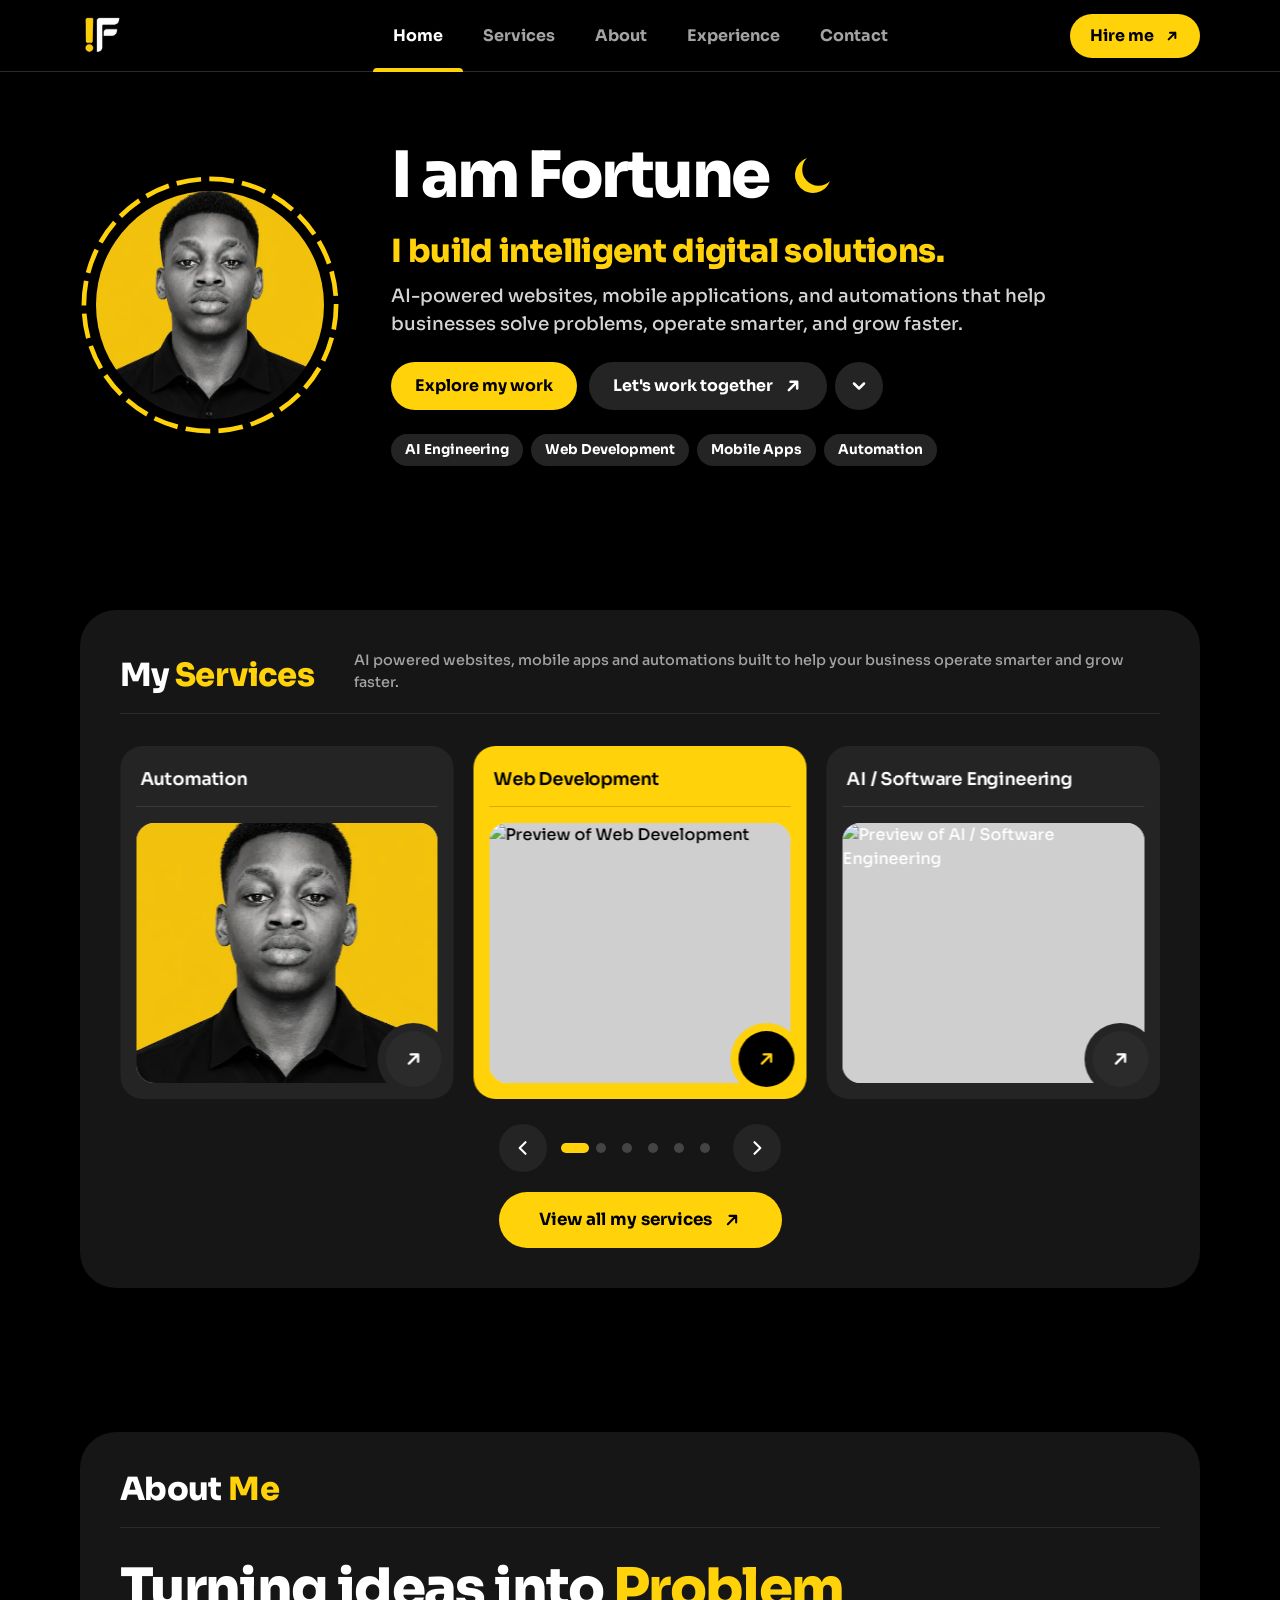
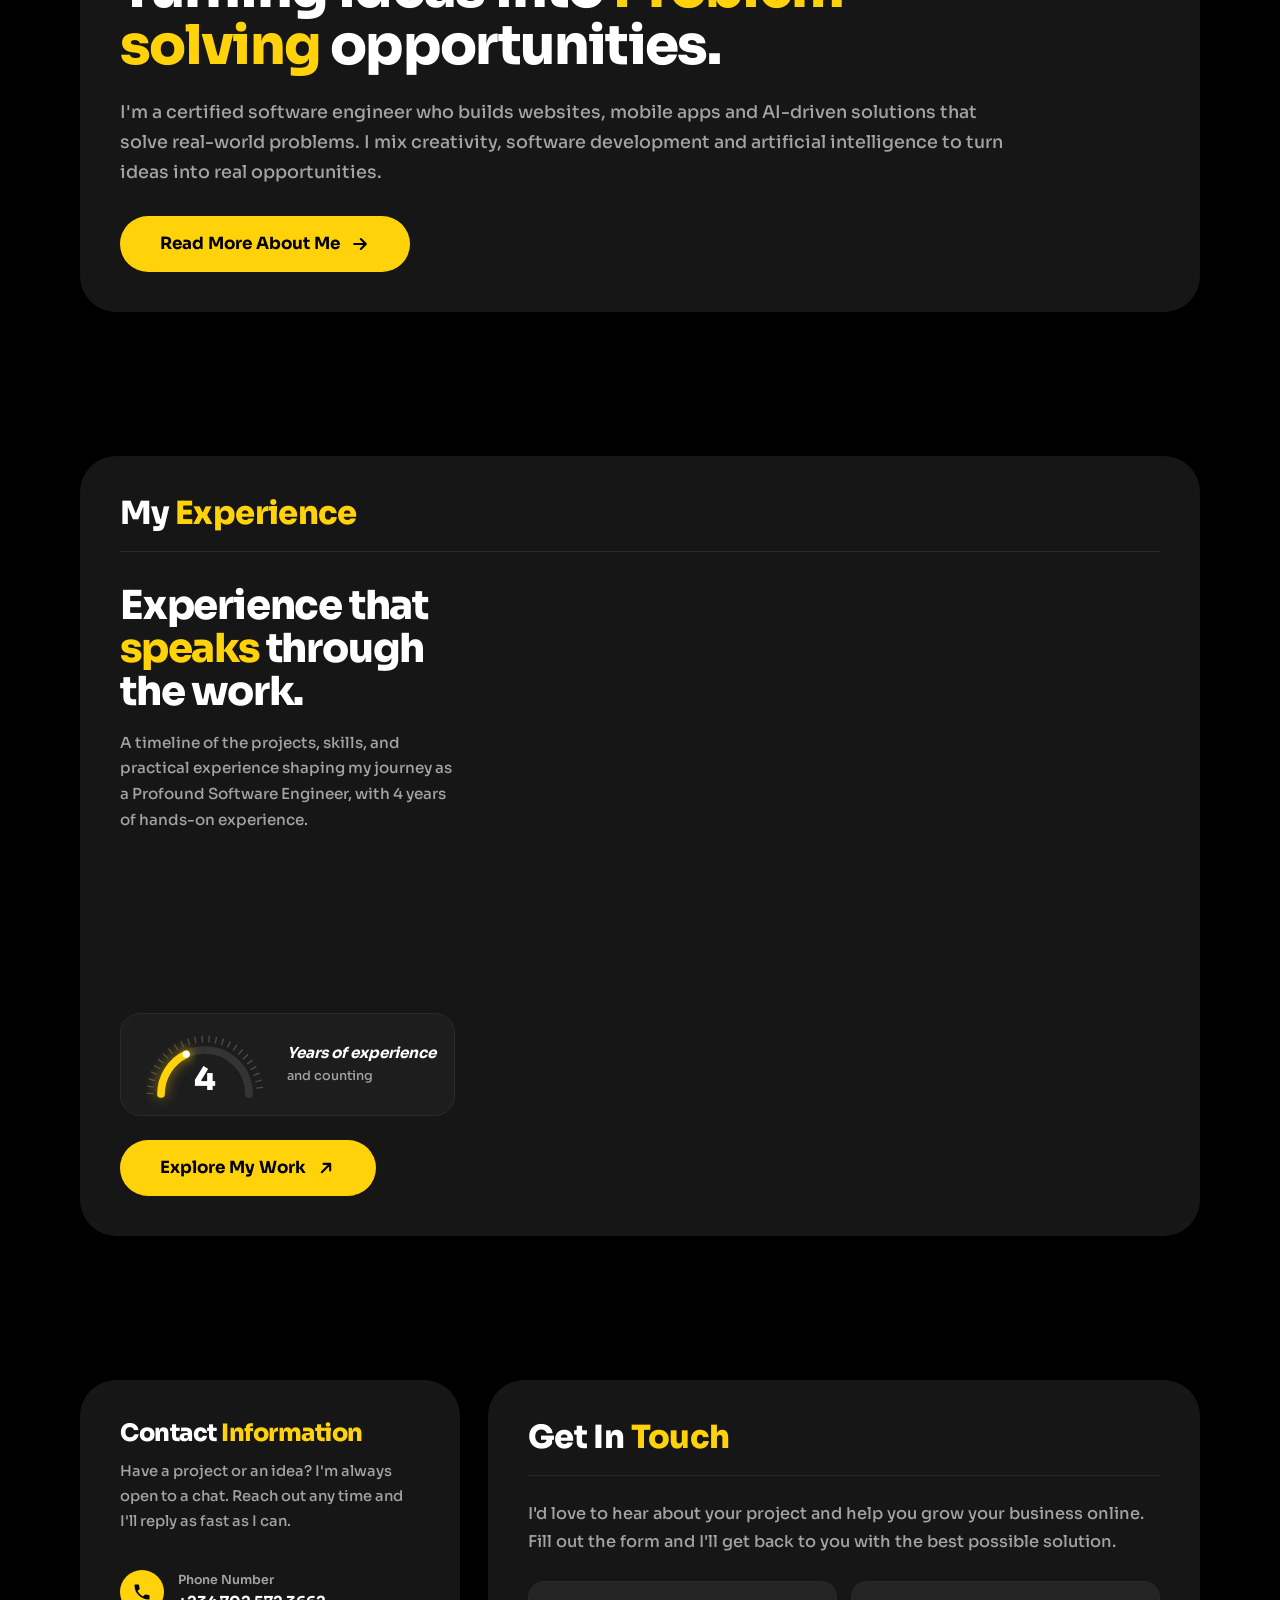
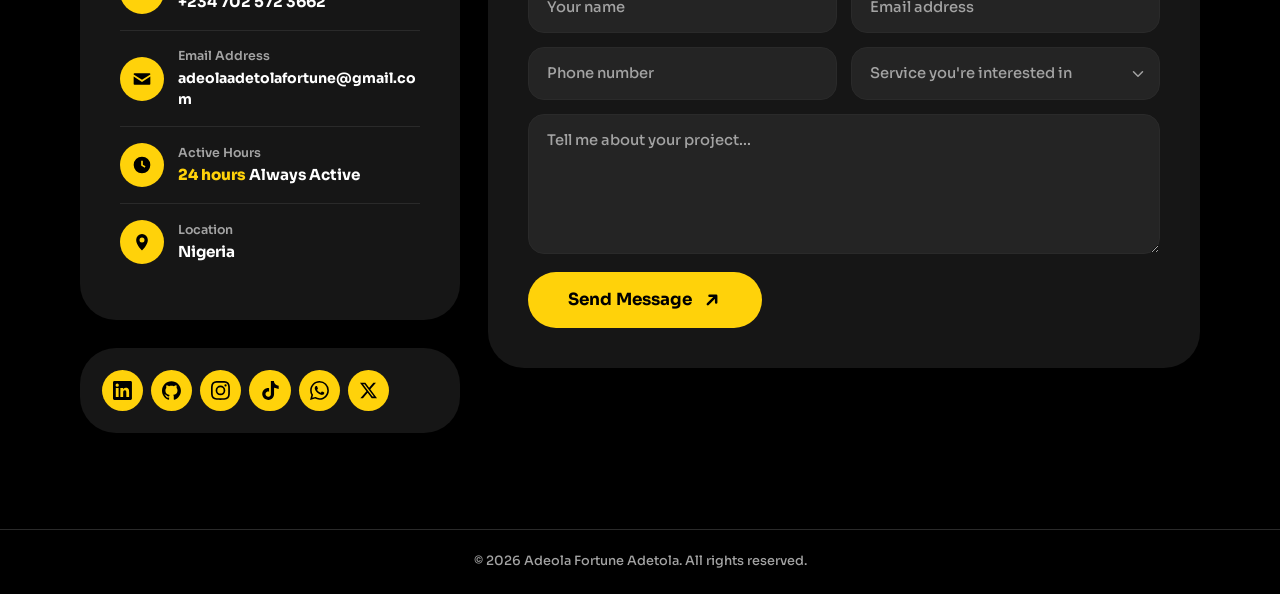
==== commit 977e58c1: "images" ====
--- a/index.html
+++ b/index.html
@@ -183,9 +183,7 @@
                 <li class="svc">
                   <h3 class="svc__label">Video Editing</h3>
                   <div class="svc__stage">
-                    <img class="svc__img" src="/assets/images/fortune-portrait.webp" alt="Preview of a mobile app built by Fortune" width="480" height="300" loading="lazy" draggable="false">
-                    <img class="svc__img" src="/assets/images/fortune-portrait.webp" alt="Preview of a mobile app built by Fortune" width="480" height="300" loading="lazy" draggable="false">
-                    <img class="svc__img" src="/assets/images/logo-if.webp" alt="Preview of a mobile app built by Fortune" width="480" height="300" loading="lazy" draggable="false">
+                    <img class="svc__img" src="/assets/images/fortune-portrait.webp" alt="Preview of video editing work by Fortune" width="800" height="700" loading="lazy" draggable="false">
 
                     <button class="svc__go" type="button" aria-label="Explore Video Editing     ">
                       <svg viewBox="0 0 24 24" fill="none" stroke="currentColor" stroke-width="2.5" stroke-linecap="round" stroke-linejoin="round" aria-hidden="true"><path d="M7 17 17 7M9 7h8v8"/></svg>
--- a/css/services.css
+++ b/css/services.css
@@ -191,33 +191,26 @@
   .btn--lg { width: 100%; }
 }
 
-/* Fanned image stack: any <img> inside a card fans out automatically */
+/* One image per card: fills the whole image area */
 .svc__stage::before,
 .svc__stage::after { display: none; }
 
 .svc__stage > .svc__img {
   position: absolute;
-  bottom: 8%;
-  left: 25%;
-  width: 50%;
-  height: 76%;
+  inset: 0;
+  z-index: 1;
+  width: 100%;
+  height: 100%;
   margin: 0;
   object-fit: cover;
-  border-radius: 12px;
+  border-radius: 18px;
   background: #cfcfcf;
-  transform-origin: 50% 100%;
-  box-shadow: 0 8px 22px rgb(0 0 0 / .22);
-  transition: transform .45s cubic-bezier(.2, .7, .2, 1), filter .45s;
-}
-.svc__stage > .svc__img:nth-of-type(1) { z-index: 3; transform: translateY(-4%); }
-.svc__stage > .svc__img:nth-of-type(2) { z-index: 2; left: 8%;  transform: rotate(-8deg); filter: brightness(.85); }
-.svc__stage > .svc__img:nth-of-type(3) { z-index: 1; left: 42%; transform: rotate(8deg);  filter: brightness(.85); }
-.svc__stage > .svc__img:nth-of-type(n+4) { display: none; }
-
-/* Arrow button always stays on top of the images */
+  box-shadow: none;
+  transition: transform .45s cubic-bezier(.2, .7, .2, 1);
+}
+
+/* Arrow button always stays on top of the image */
 .svc__stage .svc__go { z-index: 5; }
 
-/* Hover: the fan opens a little wider */
-.svc:hover .svc__stage > .svc__img:nth-of-type(1) { transform: translateY(-7%); }
-.svc:hover .svc__stage > .svc__img:nth-of-type(2) { transform: translateX(-4%) rotate(-12deg); }
-.svc:hover .svc__stage > .svc__img:nth-of-type(3) { transform: translateX(4%) rotate(12deg); }+/* Hover: a gentle zoom */
+.svc:hover .svc__stage > .svc__img { transform: scale(1.03); }
--- a/css/contact.css
+++ b/css/contact.css
@@ -147,4 +147,39 @@
 }
 .contact__soc:hover { background: var(--yellow-hover); transform: translateY(-3px); }
 .contact__soc:active { transform: scale(.94); }
-.contact__soc svg { width: 46%; height: 46%; }+.contact__soc svg { width: 46%; height: 46%; }
+
+
+/* Service dropdown (the real <select> stays hidden underneath so the form still sends it) */
+.cdd { position: relative; min-width: 0; }
+.cdd [hidden] { display: none !important; }
+.cdd__btn {
+  display: flex; align-items: center; width: 100%; min-width: 0; padding: 14px 44px 14px 18px;
+  font: inherit; font-size: .92rem; color: #fff; text-align: left;
+  background: var(--surface-2); border: 1px solid var(--line); border-radius: 16px;
+  cursor: pointer; transition: border-color .15s;
+}
+.cdd__btn:focus-visible, .cdd.is-open .cdd__btn, .cdd.is-open .cdd__other { outline: none; border-color: var(--yellow); }
+.cdd__val { overflow: hidden; text-overflow: ellipsis; white-space: nowrap; }
+.cdd__val.is-placeholder { color: var(--muted); }
+.contact__form .cdd__other { padding-right: 44px; }
+.cdd__chev { position: absolute; top: 0; right: 0; bottom: 0; display: grid; place-items: center; width: 44px; padding: 0; border: 0; background: transparent; color: var(--muted); cursor: pointer; }
+.cdd__chev svg { width: 18px; height: 18px; transition: transform .2s, color .2s; }
+.cdd.is-open .cdd__chev svg { transform: rotate(180deg); color: var(--yellow); }
+
+.cdd__menu {
+  position: absolute; left: 0; right: 0; top: calc(100% + 8px); z-index: 30;
+  max-height: 260px; margin: 0; padding: 6px; overflow-y: auto; overscroll-behavior: contain; list-style: none;
+  background: var(--surface); border: 1px solid var(--line); border-radius: 18px; box-shadow: 0 18px 50px rgb(0 0 0 / .65);
+  visibility: hidden; opacity: 0; pointer-events: none; transform: translateY(-6px) scale(.98); transform-origin: top;
+  transition: opacity .15s, transform .15s, visibility 0s linear .15s;
+}
+.cdd.is-open .cdd__menu { visibility: visible; opacity: 1; pointer-events: auto; transform: none; transition: opacity .15s, transform .15s, visibility 0s; }
+.cdd.is-up .cdd__menu { top: auto; bottom: calc(100% + 8px); transform-origin: bottom; transform: translateY(6px) scale(.98); }
+.cdd.is-up.is-open .cdd__menu { transform: none; }
+.cdd__opt { display: flex; align-items: center; justify-content: space-between; gap: 10px; padding: 11px 12px; border-radius: 12px; font-size: .9rem; font-weight: 700; cursor: pointer; }
+.cdd__opt:hover, .cdd__opt:focus-visible { outline: 0; background: var(--surface-2); }
+.cdd__opt:focus-visible { box-shadow: inset 0 0 0 2px var(--yellow); }
+.cdd__opt svg { flex: none; width: 16px; height: 16px; color: var(--yellow); opacity: 0; }
+.cdd__opt[aria-selected="true"] { color: var(--yellow); }
+.cdd__opt[aria-selected="true"] svg { opacity: 1; }
--- a/css/services-dashboard.css
+++ b/css/services-dashboard.css
@@ -224,16 +224,18 @@
 .sd__chips { display: flex; flex-wrap: wrap; gap: 6px; }
 .sd__chip {
   padding: 4px 10px;
-  border-radius: 999px;
+  border-radius: 8px;
   background: var(--surface-2);
   color: var(--muted);
   font-size: .7rem;
   font-weight: 700;
   letter-spacing: .04em;
 }
-.sd__chip--cat { background: rgb(255 210 10 / .14); color: var(--yellow); }
+.sd__chip--cat { background: var(--yellow); color: #000; font-weight: 800; }
 .sd__name { font-size: 1.05rem; font-weight: 800; letter-spacing: -.01em; line-height: 1.25; }
-.sd__desc { color: var(--muted); font-size: .86rem; line-height: 1.65; }
+.sd__desc { color: var(--muted); font-size: .86rem; line-height: 1.65; overflow-wrap: anywhere; display: -webkit-box; -webkit-line-clamp: 3; line-clamp: 3; -webkit-box-orient: vertical; overflow: hidden; }
+.sd__name { overflow-wrap: anywhere; }
+.sd__info { min-width: 0; }
 .sd__open { display: inline-flex; align-items: center; gap: 6px; margin-top: auto; padding-top: 4px; color: var(--yellow); font-size: .86rem; font-weight: 800; }
 .sd__open:hover { color: var(--yellow-hover); }
 .sd__open svg { width: 16px; height: 16px; }
@@ -304,15 +306,18 @@
 }
 .sd__collapse svg { width: 20px; height: 20px; }
 .sd__collapse:hover { background: #333; }
-.sd.is-collapsed { grid-template-columns: 84px minmax(0, 1fr); }
-.sd.is-collapsed .sd__side { padding-inline: 12px; align-items: center; }
-.sd.is-collapsed .sd__collapse { align-self: center; transform: rotate(180deg); }
-.sd.is-collapsed .sd__eyebrow,
-.sd.is-collapsed .sd__promo,
-.sd.is-collapsed .sd__tab-label,
-.sd.is-collapsed .sd__tab-count { display: none; }
-.sd.is-collapsed .sd__nav { width: 100%; align-items: center; }
-.sd.is-collapsed .sd__tab { width: auto; padding: 8px; justify-content: center; }
+/* collapsed state only applies on desktop; phones and tablets always use the pill row */
+@media (min-width: 861px) {
+  .sd.is-collapsed { grid-template-columns: 84px minmax(0, 1fr); }
+  .sd.is-collapsed .sd__side { padding-inline: 12px; align-items: center; }
+  .sd.is-collapsed .sd__collapse { align-self: center; transform: rotate(180deg); }
+  .sd.is-collapsed .sd__eyebrow,
+  .sd.is-collapsed .sd__promo,
+  .sd.is-collapsed .sd__tab-label,
+  .sd.is-collapsed .sd__tab-count { display: none; }
+  .sd.is-collapsed .sd__nav { width: 100%; align-items: center; }
+  .sd.is-collapsed .sd__tab { width: auto; padding: 8px; justify-content: center; }
+}
 
 /* Live preview inside each project box */
 .sd__live {
@@ -363,7 +368,9 @@
 .ab__role { margin-top: 6px; color: var(--yellow); font-size: .95rem; font-weight: 700; }
 .ab__text { max-width: 62ch; margin-top: 14px; color: var(--muted); font-size: .95rem; line-height: 1.75; }
 .ab__actions { display: flex; flex-wrap: wrap; gap: 10px; margin-top: 20px; }
-.ab__h { font-size: 1.1rem; font-weight: 800; letter-spacing: -.01em; }
+.ab__h { color: var(--yellow); font-size: 1.1rem; font-weight: 800; letter-spacing: -.01em; }
+.ab__chips { --ab-h: var(--yellow); }
+section:has(> .ab__chips) > .ab__h { color: var(--yellow); }
 
 .ab__timeline {
   display: flex; flex-direction: column; gap: 14px;
@@ -380,6 +387,8 @@
 .ab__when { color: var(--yellow); font-size: .72rem; font-weight: 800; letter-spacing: .06em; text-transform: uppercase; }
 .sd .ab__step h4, .sd .ab__proc h4 { margin-top: 4px; font-size: 1rem; font-weight: 800; }
 .ab__step p, .ab__proc p { margin-top: 6px; color: var(--muted); font-size: .88rem; line-height: 1.65; }
+.ab__proc, .ab__step { min-width: 0; }
+.sd p, .sd h4, .sd summary, .sd .ab__text, .sd .ab__skill { overflow-wrap: anywhere; }
 
 .ab__process { display: grid; grid-template-columns: repeat(auto-fit, minmax(190px, 1fr)); gap: 12px; margin: 14px 0 0; padding: 0; list-style: none; }
 
@@ -402,7 +411,7 @@
 
 @media (max-width: 559px) {
   .ab__hero { grid-template-columns: minmax(0, 1fr); }
-  .ab__photo { max-width: 180px; }
+  .ab__photo { max-width: none; aspect-ratio: 1 / 1.1; object-position: center top; }
 }
 
 /* Video certificates */
@@ -432,4 +441,56 @@
   border-radius: 999px; background: var(--surface-2); color: #fff; font-size: .78rem; font-weight: 700;
 }
 .md__chip b { padding: 3px 8px; border-radius: 999px; background: var(--yellow); color: #000; font-size: .68rem; font-weight: 800; letter-spacing: .04em; }
-.md__chip:hover { background: #2e2e2e; }+.md__chip:hover { background: #2e2e2e; }
+
+/* Certificate viewer */
+.ab__zoom { position: absolute; inset: 0; z-index: 3; border: 0; background: transparent; cursor: zoom-in; }
+.ab__zoom:hover, .ab__zoom:focus-visible { background: rgb(0 0 0 / .18); }
+
+.cert {
+  position: fixed; inset: 0; z-index: 9999;
+  display: grid; place-items: center; padding: 64px 16px 24px;
+  background: rgb(0 0 0 / .88);
+  -webkit-backdrop-filter: blur(6px); backdrop-filter: blur(6px);
+  animation: cert-in .2s ease;
+}
+.cert__x {
+  position: absolute; top: max(12px, env(safe-area-inset-top)); right: 12px;
+  width: 44px; height: 44px; border: 0; border-radius: 50%;
+  background: var(--surface-2); color: #fff; font-size: 1.6rem; line-height: 1; cursor: pointer;
+}
+.cert__x:hover { background: #333; }
+.cert__fig { display: flex; flex-direction: column; align-items: center; gap: 10px; width: 100%; margin: 0; }
+.cert__stage { display: grid; place-items: center; max-width: 100%; }
+.cert__canvas {
+  display: block; width: auto; height: auto; max-width: 100%;
+  max-height: calc(100vh - 150px); max-height: calc(100svh - 150px);
+  border-radius: 10px; background: #fff;
+  user-select: none; -webkit-user-select: none; -webkit-touch-callout: none;
+}
+.cert__cap { color: var(--muted); font-size: .85rem; font-weight: 700; text-align: center; }
+.cert__wait { color: var(--muted); font-size: .9rem; }
+@keyframes cert-in { from { opacity: 0; } }
+
+
+/* Video thumbnail with a play button (the player loads only when pressed) */
+.vf { position: absolute; inset: 0; z-index: 1; display: grid; place-items: center; width: 100%; height: 100%; padding: 0; border: 0; background: #000; cursor: pointer; }
+.vf__img { position: absolute; inset: 0; width: 100%; height: 100%; object-fit: cover; }
+.vf__play {
+  position: relative; display: grid; place-items: center; width: 60px; height: 60px; border-radius: 50%;
+  background: var(--yellow); color: #000; box-shadow: 0 6px 24px rgb(0 0 0 / .5);
+  transition: transform .2s;
+}
+.vf__play svg { width: 26px; height: 26px; margin-left: 3px; fill: currentColor; }
+.vf:hover .vf__play, .vf:focus-visible .vf__play { transform: scale(1.1); }
+.vf.is-loading { cursor: progress; }
+.vf.is-loading .vf__play svg { display: none; }
+.vf.is-loading .vf__play::after { content: ""; width: 24px; height: 24px; border: 3px solid rgb(0 0 0 / .25); border-top-color: #000; border-radius: 50%; animation: vf-spin .7s linear infinite; }
+@keyframes vf-spin { to { transform: rotate(360deg); } }
+.vf__frame { position: absolute; inset: 0; z-index: 2; width: 100%; height: 100%; border: 0; background: #000; }
+
+
+/* long category names: one line, dots at the end, never break or overlap */
+.sd__filter { max-width: min(220px, 70vw); overflow: hidden; text-overflow: ellipsis; white-space: nowrap; }
+.sd__chips { min-width: 0; }
+.sd__chip { min-width: 0; max-width: 100%; overflow: hidden; text-overflow: ellipsis; white-space: nowrap; }
